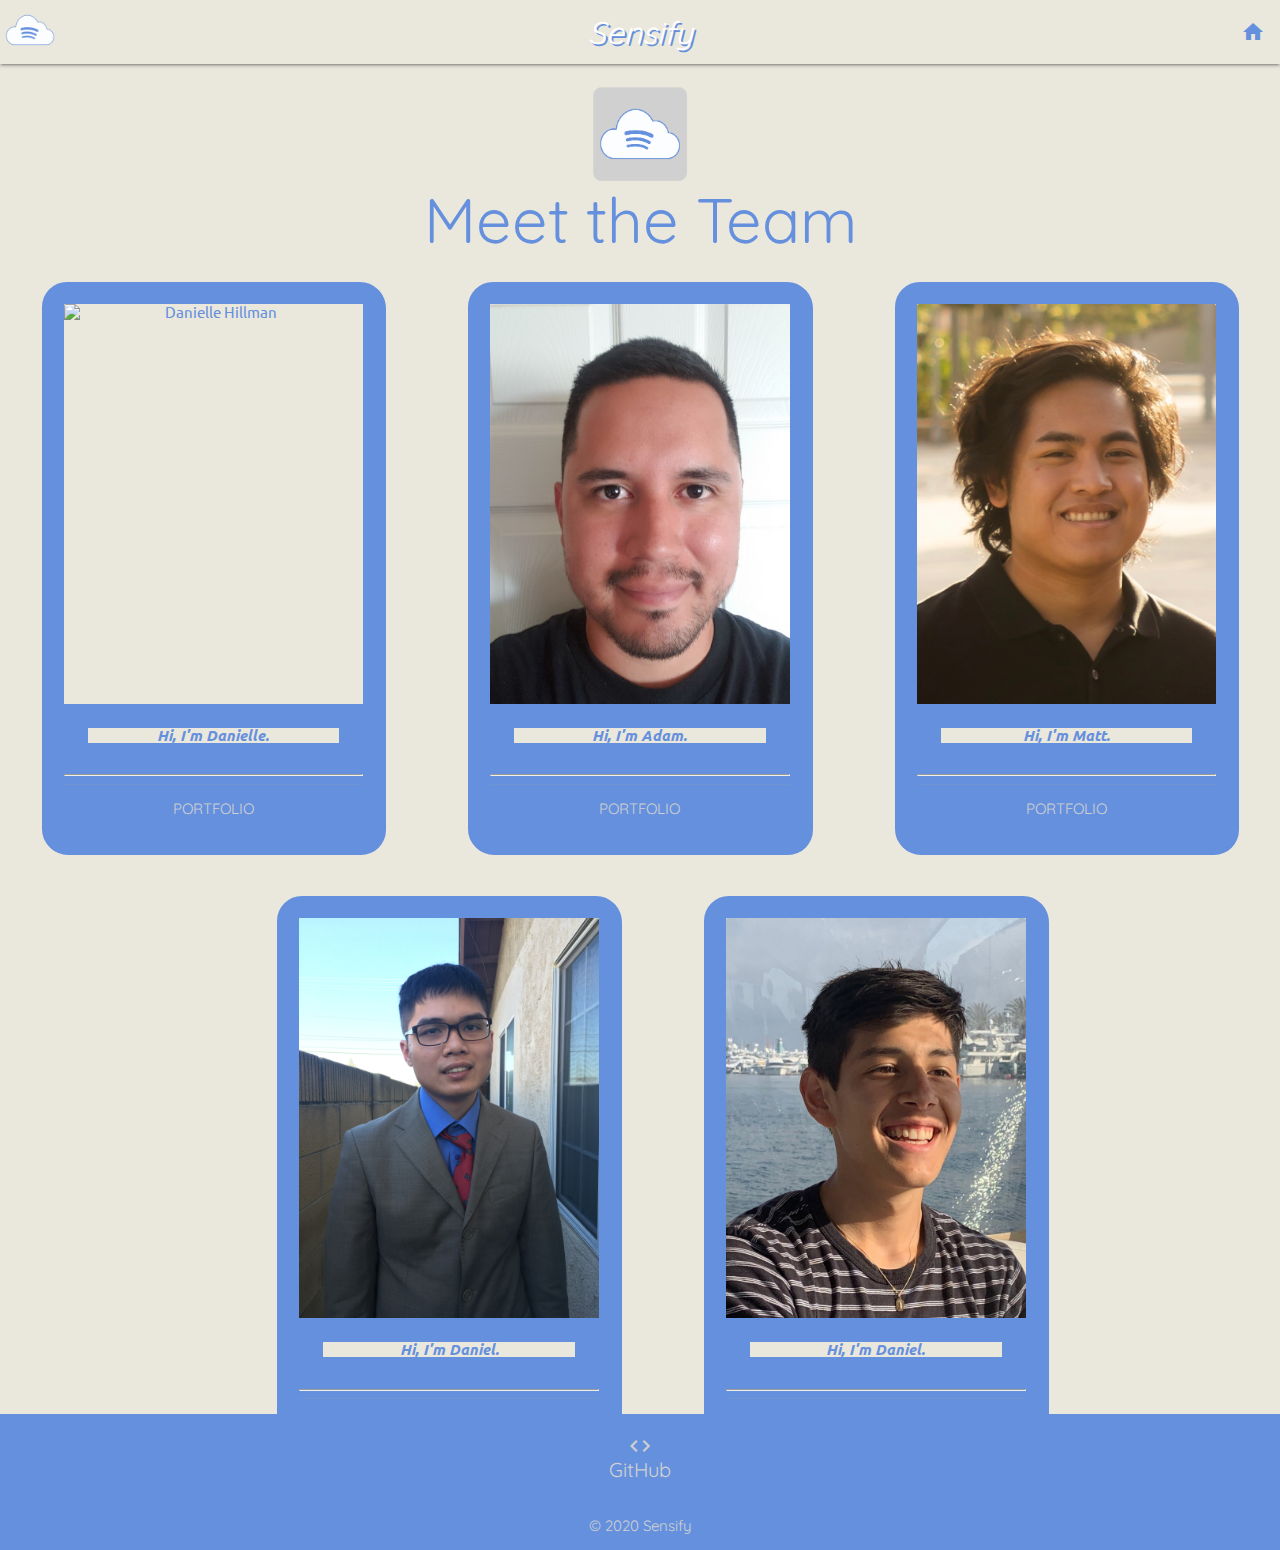
==== aboutus.html @ e11c911f "Merge pull request #15 from daniellehillman/Daniel" ====
<!DOCTYPE html>
<html lang="en">
  <head>
    <meta charset="UTF-8">
    <meta name="viewport" content="height=device-height, width=device-width, initial-scale=1.0">
    <title>Sensify – About</title>

    <!-- reset css -->
    <link rel="stylesheet" href="./assets/reset.css">

    <!-- fonts -->
    <link href="https://fonts.googleapis.com/css2?family=Ubuntu:ital@1&display=swap" rel="stylesheet">
    <link href="https://fonts.googleapis.com/css2?family=Quicksand&display=swap" rel="stylesheet">

    <!-- Materialize -->
    <link rel="stylesheet" href="https://cdnjs.cloudflare.com/ajax/libs/materialize/1.0.0/css/materialize.min.css">

    <!-- Material icons -->
    <link href="https://fonts.googleapis.com/icon?family=Material+Icons" rel="stylesheet">

    <!-- Weather icons -->
    <link rel="stylesheet" href="./assets/weather-icons.min.css">
  
    <!-- styling -->
    <link rel="stylesheet" href="./assets/style.css">
  </head>
  <body>
    <header id="header" class="row">
      <nav>
        <div id="navBar" class="nav-wrapper">
          <img id="logo" src="./images/Sensify_edited-4_copy.png" alt="logo" class="responsive-img">
          <a href="./index.html" id="brand" class="brand-logo center">Sensify</a>
          <ul id="navLinks" class="right">
            <li><a href="./index.html"><i class="material-icons">home</i></a></li>
          </ul>
        </div>
      </nav>
    </header>

    <section class="row center-align">
      <div class="col s12">
        <img src="./images/logo.png" style="width: 100px;">
      </div>
      <div class="col s12">
        <h1 id="aboutTitle">Meet the Team</h1>
      </div>
    </section>

    <section class="row center-align">
      <div class="col s12 m4 cols">
        <div class="card idCards" id="us">
          <div class="card-image">
            <img class="cropped" src="./images/daniellehillman.jpg" alt="Danielle Hillman">
          </div>
          <div class="card-content cardTags center-align">
            <p>Hi, I'm Danielle.</p>
          </div>
          <hr>
          <div id="cardLinks" class="card-action center-align">
            <a href="http://daniellehillman.github.io/">Portfolio</a>
          </div>
        </div>
      </div>
      <div class="col s12 m4 cols">
        <div class="card idCards" id="us">
          <div class="card-image">
            <img class="cropped" src="./images/Adam.jpg" alt="Adam Madueno">
          </div>
          <div class="card-content cardTags center-align">
            <p>Hi, I'm Adam.</p>
          </div>
          <hr>
          <div id="cardLinks" class="card-action center-align">
            <a href="https://amadueno.github.io/homework2/index.html">Portfolio</a>
          </div>
        </div>
      </div>
      <div class="col s12 m4 cols">
        <div class="card idCards" id="us">
          <div class="card-image">
            <img class="cropped" src="./images/mattjavier.jpg" alt="Matthew Javier">
          </div>
          <div class="card-content cardTags center-align">
            <p>Hi, I'm Matt.</p>
          </div>
          <hr>
          <div id="cardLinks" class="card-action center-align">
            <a href="https://mattjavier.github.io">Portfolio</a>
          </div>
        </div>
      </div>
    </section>
    <section class="row center-align">
      <div class="col offset-m2"></div>
      <div class="col s12 m4 cols">
        <div class="card idCards" id="us">
          <div class="card-image">
            <img class="cropped" src="./images/Daniel-Le.JPG" alt="Daniel Le">
          </div>
          <div class="card-content cardTags center-align">
            <p>Hi, I'm Daniel.</p>
          </div>
          <hr>
          <div id="cardLinks" class="card-action center-align">
            <a href="https://danielle94869.github.io/responsive-portfolio/">Portfolio</a>
          </div>
        </div>
      </div>
      <div class="col s12 m4 cols">
        <div class="card idCards" id="us">
          <div class="card-image">
            <img class="cropped" src="./images/danielayala.jpg" alt="Daniel Ayala">
          </div>
          <div class="card-content cardTags center-align">
            <p>Hi, I'm Daniel.</p>
          </div>
          <hr>
          <div id="cardLinks" class="card-action center-align">
            <a href="https://daniboie.github.io/hw2-portfolio/index.html">Portfolio</a>
          </div>
        </div>
      </div>
      <div class="col offset-m2"></div>
    </section>
    <footer id="footer" class="page-footer">
      <div id="footerLinks"class="container">
        <div class="row">
          <div class="col s12 center-align footerCol">
            <span id="codeIcon" class="material-icons">code</span>
          </div>
          <div class="col s12 center-align footerCol">
            <a id="githubLink" href="https://github.com/daniellehillman/Group1/tree/master">GitHub</a>
          </div>
        </div>
      </div>
      <div id="footerCopyright" class="footer-copyright center-align">
        <div id="copyright" class="container">
        © 2020 Sensify
        </div>
      </div>
    </footer>
    <!-- jQuery if needed -->
    <script type = "text/javascript" src = "https://code.jquery.com/jquery-2.1.1.min.js"></script>
      
    <!-- axios cdn-->
    <script src="https://cdn.jsdelivr.net/npm/axios/dist/axios.min.js"></script>

    <!-- Materialize cdn -->
    <script src="https://cdnjs.cloudflare.com/ajax/libs/materialize/1.0.0/js/materialize.min.js"></script>

    <!-- main script -->
    <!-- <script src="./script.js"></script> -->
  </body>
</html>
---- assets/weather-icons.min.css ----
/*!
 *  Weather Icons 2.0
 *  Updated August 1, 2015
 *  Weather themed icons for Bootstrap
 *  Author - Erik Flowers - erik@helloerik.com
 *  Email: erik@helloerik.com
 *  Twitter: http://twitter.com/Erik_UX
 *  ------------------------------------------------------------------------------
 *  Maintained at http://erikflowers.github.io/weather-icons
 *
 *  License
 *  ------------------------------------------------------------------------------
 *  - Font licensed under SIL OFL 1.1 -
 *    http://scripts.sil.org/OFL
 *  - CSS, SCSS and LESS are licensed under MIT License -
 *    http://opensource.org/licenses/mit-license.html
 *  - Documentation licensed under CC BY 3.0 -
 *    http://creativecommons.org/licenses/by/3.0/
 *  - Inspired by and works great as a companion with Font Awesome
 *    "Font Awesome by Dave Gandy - http://fontawesome.io"
 *//*!
 *  Weather Icons 2.0
 *  Updated August 1, 2015
 *  Weather themed icons for Bootstrap
 *  Author - Erik Flowers - erik@helloerik.com
 *  Email: erik@helloerik.com
 *  Twitter: http://twitter.com/Erik_UX
 *  ------------------------------------------------------------------------------
 *  Maintained at http://erikflowers.github.io/weather-icons
 *
 *  License
 *  ------------------------------------------------------------------------------
 *  - Font licensed under SIL OFL 1.1 -
 *    http://scripts.sil.org/OFL
 *  - CSS, SCSS and LESS are licensed under MIT License -
 *    http://opensource.org/licenses/mit-license.html
 *  - Documentation licensed under CC BY 3.0 -
 *    http://creativecommons.org/licenses/by/3.0/
 *  - Inspired by and works great as a companion with Font Awesome
 *    "Font Awesome by Dave Gandy - http://fontawesome.io"
 */@font-face{font-family:weathericons;src:url(../font/weathericons-regular-webfont.eot);src:url(../font/weathericons-regular-webfont.eot?#iefix) format('embedded-opentype'),url(../font/weathericons-regular-webfont.woff2) format('woff2'),url(../font/weathericons-regular-webfont.woff) format('woff'),url(../font/weathericons-regular-webfont.ttf) format('truetype'),url(../font/weathericons-regular-webfont.svg#weather_iconsregular) format('svg');font-weight:400;font-style:normal}.wi{display:inline-block;font-family:weathericons;font-style:normal;font-weight:400;line-height:1;-webkit-font-smoothing:antialiased;-moz-osx-font-smoothing:grayscale}.wi-fw{text-align:center;width:1.4em}.wi-rotate-90{filter:progid:DXImageTransform.Microsoft.BasicImage(rotation=1);-webkit-transform:rotate(90deg);-ms-transform:rotate(90deg);transform:rotate(90deg)}.wi-rotate-180{filter:progid:DXImageTransform.Microsoft.BasicImage(rotation=2);-webkit-transform:rotate(180deg);-ms-transform:rotate(180deg);transform:rotate(180deg)}.wi-rotate-270{filter:progid:DXImageTransform.Microsoft.BasicImage(rotation=3);-webkit-transform:rotate(270deg);-ms-transform:rotate(270deg);transform:rotate(270deg)}.wi-flip-horizontal{filter:progid:DXImageTransform.Microsoft.BasicImage(rotation=0, mirror=1);-webkit-transform:scale(-1,1);-ms-transform:scale(-1,1);transform:scale(-1,1)}.wi-flip-vertical{filter:progid:DXImageTransform.Microsoft.BasicImage(rotation=2, mirror=1);-webkit-transform:scale(1,-1);-ms-transform:scale(1,-1);transform:scale(1,-1)}.wi-day-sunny:before{content:"\f00d"}.wi-day-cloudy:before{content:"\f002"}.wi-day-cloudy-gusts:before{content:"\f000"}.wi-day-cloudy-windy:before{content:"\f001"}.wi-day-fog:before{content:"\f003"}.wi-day-hail:before{content:"\f004"}.wi-day-haze:before{content:"\f0b6"}.wi-day-lightning:before{content:"\f005"}.wi-day-rain:before{content:"\f008"}.wi-day-rain-mix:before{content:"\f006"}.wi-day-rain-wind:before{content:"\f007"}.wi-day-showers:before{content:"\f009"}.wi-day-sleet:before{content:"\f0b2"}.wi-day-sleet-storm:before{content:"\f068"}.wi-day-snow:before{content:"\f00a"}.wi-day-snow-thunderstorm:before{content:"\f06b"}.wi-day-snow-wind:before{content:"\f065"}.wi-day-sprinkle:before{content:"\f00b"}.wi-day-storm-showers:before{content:"\f00e"}.wi-day-sunny-overcast:before{content:"\f00c"}.wi-day-thunderstorm:before{content:"\f010"}.wi-day-windy:before{content:"\f085"}.wi-solar-eclipse:before{content:"\f06e"}.wi-hot:before{content:"\f072"}.wi-day-cloudy-high:before{content:"\f07d"}.wi-day-light-wind:before{content:"\f0c4"}.wi-night-clear:before{content:"\f02e"}.wi-night-alt-cloudy:before{content:"\f086"}.wi-night-alt-cloudy-gusts:before{content:"\f022"}.wi-night-alt-cloudy-windy:before{content:"\f023"}.wi-night-alt-hail:before{content:"\f024"}.wi-night-alt-lightning:before{content:"\f025"}.wi-night-alt-rain:before{content:"\f028"}.wi-night-alt-rain-mix:before{content:"\f026"}.wi-night-alt-rain-wind:before{content:"\f027"}.wi-night-alt-showers:before{content:"\f029"}.wi-night-alt-sleet:before{content:"\f0b4"}.wi-night-alt-sleet-storm:before{content:"\f06a"}.wi-night-alt-snow:before{content:"\f02a"}.wi-night-alt-snow-thunderstorm:before{content:"\f06d"}.wi-night-alt-snow-wind:before{content:"\f067"}.wi-night-alt-sprinkle:before{content:"\f02b"}.wi-night-alt-storm-showers:before{content:"\f02c"}.wi-night-alt-thunderstorm:before{content:"\f02d"}.wi-night-cloudy:before{content:"\f031"}.wi-night-cloudy-gusts:before{content:"\f02f"}.wi-night-cloudy-windy:before{content:"\f030"}.wi-night-fog:before{content:"\f04a"}.wi-night-hail:before{content:"\f032"}.wi-night-lightning:before{content:"\f033"}.wi-night-partly-cloudy:before{content:"\f083"}.wi-night-rain:before{content:"\f036"}.wi-night-rain-mix:before{content:"\f034"}.wi-night-rain-wind:before{content:"\f035"}.wi-night-showers:before{content:"\f037"}.wi-night-sleet:before{content:"\f0b3"}.wi-night-sleet-storm:before{content:"\f069"}.wi-night-snow:before{content:"\f038"}.wi-night-snow-thunderstorm:before{content:"\f06c"}.wi-night-snow-wind:before{content:"\f066"}.wi-night-sprinkle:before{content:"\f039"}.wi-night-storm-showers:before{content:"\f03a"}.wi-night-thunderstorm:before{content:"\f03b"}.wi-lunar-eclipse:before{content:"\f070"}.wi-stars:before{content:"\f077"}.wi-storm-showers:before{content:"\f01d"}.wi-thunderstorm:before{content:"\f01e"}.wi-night-alt-cloudy-high:before{content:"\f07e"}.wi-night-cloudy-high:before{content:"\f080"}.wi-night-alt-partly-cloudy:before{content:"\f081"}.wi-cloud:before{content:"\f041"}.wi-cloudy:before{content:"\f013"}.wi-cloudy-gusts:before{content:"\f011"}.wi-cloudy-windy:before{content:"\f012"}.wi-fog:before{content:"\f014"}.wi-hail:before{content:"\f015"}.wi-rain:before{content:"\f019"}.wi-rain-mix:before{content:"\f017"}.wi-rain-wind:before{content:"\f018"}.wi-showers:before{content:"\f01a"}.wi-sleet:before{content:"\f0b5"}.wi-snow:before{content:"\f01b"}.wi-sprinkle:before{content:"\f01c"}.wi-storm-showers:before{content:"\f01d"}.wi-thunderstorm:before{content:"\f01e"}.wi-snow-wind:before{content:"\f064"}.wi-snow:before{content:"\f01b"}.wi-smog:before{content:"\f074"}.wi-smoke:before{content:"\f062"}.wi-lightning:before{content:"\f016"}.wi-raindrops:before{content:"\f04e"}.wi-raindrop:before{content:"\f078"}.wi-dust:before{content:"\f063"}.wi-snowflake-cold:before{content:"\f076"}.wi-windy:before{content:"\f021"}.wi-strong-wind:before{content:"\f050"}.wi-sandstorm:before{content:"\f082"}.wi-earthquake:before{content:"\f0c6"}.wi-fire:before{content:"\f0c7"}.wi-flood:before{content:"\f07c"}.wi-meteor:before{content:"\f071"}.wi-tsunami:before{content:"\f0c5"}.wi-volcano:before{content:"\f0c8"}.wi-hurricane:before{content:"\f073"}.wi-tornado:before{content:"\f056"}.wi-small-craft-advisory:before{content:"\f0cc"}.wi-gale-warning:before{content:"\f0cd"}.wi-storm-warning:before{content:"\f0ce"}.wi-hurricane-warning:before{content:"\f0cf"}.wi-wind-direction:before{content:"\f0b1"}.wi-alien:before{content:"\f075"}.wi-celsius:before{content:"\f03c"}.wi-fahrenheit:before{content:"\f045"}.wi-degrees:before{content:"\f042"}.wi-thermometer:before{content:"\f055"}.wi-thermometer-exterior:before{content:"\f053"}.wi-thermometer-internal:before{content:"\f054"}.wi-cloud-down:before{content:"\f03d"}.wi-cloud-up:before{content:"\f040"}.wi-cloud-refresh:before{content:"\f03e"}.wi-horizon:before{content:"\f047"}.wi-horizon-alt:before{content:"\f046"}.wi-sunrise:before{content:"\f051"}.wi-sunset:before{content:"\f052"}.wi-moonrise:before{content:"\f0c9"}.wi-moonset:before{content:"\f0ca"}.wi-refresh:before{content:"\f04c"}.wi-refresh-alt:before{content:"\f04b"}.wi-umbrella:before{content:"\f084"}.wi-barometer:before{content:"\f079"}.wi-humidity:before{content:"\f07a"}.wi-na:before{content:"\f07b"}.wi-train:before{content:"\f0cb"}.wi-moon-new:before{content:"\f095"}.wi-moon-waxing-crescent-1:before{content:"\f096"}.wi-moon-waxing-crescent-2:before{content:"\f097"}.wi-moon-waxing-crescent-3:before{content:"\f098"}.wi-moon-waxing-crescent-4:before{content:"\f099"}.wi-moon-waxing-crescent-5:before{content:"\f09a"}.wi-moon-waxing-crescent-6:before{content:"\f09b"}.wi-moon-first-quarter:before{content:"\f09c"}.wi-moon-waxing-gibbous-1:before{content:"\f09d"}.wi-moon-waxing-gibbous-2:before{content:"\f09e"}.wi-moon-waxing-gibbous-3:before{content:"\f09f"}.wi-moon-waxing-gibbous-4:before{content:"\f0a0"}.wi-moon-waxing-gibbous-5:before{content:"\f0a1"}.wi-moon-waxing-gibbous-6:before{content:"\f0a2"}.wi-moon-full:before{content:"\f0a3"}.wi-moon-waning-gibbous-1:before{content:"\f0a4"}.wi-moon-waning-gibbous-2:before{content:"\f0a5"}.wi-moon-waning-gibbous-3:before{content:"\f0a6"}.wi-moon-waning-gibbous-4:before{content:"\f0a7"}.wi-moon-waning-gibbous-5:before{content:"\f0a8"}.wi-moon-waning-gibbous-6:before{content:"\f0a9"}.wi-moon-third-quarter:before{content:"\f0aa"}.wi-moon-waning-crescent-1:before{content:"\f0ab"}.wi-moon-waning-crescent-2:before{content:"\f0ac"}.wi-moon-waning-crescent-3:before{content:"\f0ad"}.wi-moon-waning-crescent-4:before{content:"\f0ae"}.wi-moon-waning-crescent-5:before{content:"\f0af"}.wi-moon-waning-crescent-6:before{content:"\f0b0"}.wi-moon-alt-new:before{content:"\f0eb"}.wi-moon-alt-waxing-crescent-1:before{content:"\f0d0"}.wi-moon-alt-waxing-crescent-2:before{content:"\f0d1"}.wi-moon-alt-waxing-crescent-3:before{content:"\f0d2"}.wi-moon-alt-waxing-crescent-4:before{content:"\f0d3"}.wi-moon-alt-waxing-crescent-5:before{content:"\f0d4"}.wi-moon-alt-waxing-crescent-6:before{content:"\f0d5"}.wi-moon-alt-first-quarter:before{content:"\f0d6"}.wi-moon-alt-waxing-gibbous-1:before{content:"\f0d7"}.wi-moon-alt-waxing-gibbous-2:before{content:"\f0d8"}.wi-moon-alt-waxing-gibbous-3:before{content:"\f0d9"}.wi-moon-alt-waxing-gibbous-4:before{content:"\f0da"}.wi-moon-alt-waxing-gibbous-5:before{content:"\f0db"}.wi-moon-alt-waxing-gibbous-6:before{content:"\f0dc"}.wi-moon-alt-full:before{content:"\f0dd"}.wi-moon-alt-waning-gibbous-1:before{content:"\f0de"}.wi-moon-alt-waning-gibbous-2:before{content:"\f0df"}.wi-moon-alt-waning-gibbous-3:before{content:"\f0e0"}.wi-moon-alt-waning-gibbous-4:before{content:"\f0e1"}.wi-moon-alt-waning-gibbous-5:before{content:"\f0e2"}.wi-moon-alt-waning-gibbous-6:before{content:"\f0e3"}.wi-moon-alt-third-quarter:before{content:"\f0e4"}.wi-moon-alt-waning-crescent-1:before{content:"\f0e5"}.wi-moon-alt-waning-crescent-2:before{content:"\f0e6"}.wi-moon-alt-waning-crescent-3:before{content:"\f0e7"}.wi-moon-alt-waning-crescent-4:before{content:"\f0e8"}.wi-moon-alt-waning-crescent-5:before{content:"\f0e9"}.wi-moon-alt-waning-crescent-6:before{content:"\f0ea"}.wi-moon-0:before{content:"\f095"}.wi-moon-1:before{content:"\f096"}.wi-moon-2:before{content:"\f097"}.wi-moon-3:before{content:"\f098"}.wi-moon-4:before{content:"\f099"}.wi-moon-5:before{content:"\f09a"}.wi-moon-6:before{content:"\f09b"}.wi-moon-7:before{content:"\f09c"}.wi-moon-8:before{content:"\f09d"}.wi-moon-9:before{content:"\f09e"}.wi-moon-10:before{content:"\f09f"}.wi-moon-11:before{content:"\f0a0"}.wi-moon-12:before{content:"\f0a1"}.wi-moon-13:before{content:"\f0a2"}.wi-moon-14:before{content:"\f0a3"}.wi-moon-15:before{content:"\f0a4"}.wi-moon-16:before{content:"\f0a5"}.wi-moon-17:before{content:"\f0a6"}.wi-moon-18:before{content:"\f0a7"}.wi-moon-19:before{content:"\f0a8"}.wi-moon-20:before{content:"\f0a9"}.wi-moon-21:before{content:"\f0aa"}.wi-moon-22:before{content:"\f0ab"}.wi-moon-23:before{content:"\f0ac"}.wi-moon-24:before{content:"\f0ad"}.wi-moon-25:before{content:"\f0ae"}.wi-moon-26:before{content:"\f0af"}.wi-moon-27:before{content:"\f0b0"}.wi-time-1:before{content:"\f08a"}.wi-time-2:before{content:"\f08b"}.wi-time-3:before{content:"\f08c"}.wi-time-4:before{content:"\f08d"}.wi-time-5:before{content:"\f08e"}.wi-time-6:before{content:"\f08f"}.wi-time-7:before{content:"\f090"}.wi-time-8:before{content:"\f091"}.wi-time-9:before{content:"\f092"}.wi-time-10:before{content:"\f093"}.wi-time-11:before{content:"\f094"}.wi-time-12:before{content:"\f089"}.wi-direction-up:before{content:"\f058"}.wi-direction-up-right:before{content:"\f057"}.wi-direction-right:before{content:"\f04d"}.wi-direction-down-right:before{content:"\f088"}.wi-direction-down:before{content:"\f044"}.wi-direction-down-left:before{content:"\f043"}.wi-direction-left:before{content:"\f048"}.wi-direction-up-left:before{content:"\f087"}.wi-wind-beaufort-0:before{content:"\f0b7"}.wi-wind-beaufort-1:before{content:"\f0b8"}.wi-wind-beaufort-2:before{content:"\f0b9"}.wi-wind-beaufort-3:before{content:"\f0ba"}.wi-wind-beaufort-4:before{content:"\f0bb"}.wi-wind-beaufort-5:before{content:"\f0bc"}.wi-wind-beaufort-6:before{content:"\f0bd"}.wi-wind-beaufort-7:before{content:"\f0be"}.wi-wind-beaufort-8:before{content:"\f0bf"}.wi-wind-beaufort-9:before{content:"\f0c0"}.wi-wind-beaufort-10:before{content:"\f0c1"}.wi-wind-beaufort-11:before{content:"\f0c2"}.wi-wind-beaufort-12:before{content:"\f0c3"}.wi-yahoo-0:before{content:"\f056"}.wi-yahoo-1:before{content:"\f00e"}.wi-yahoo-2:before{content:"\f073"}.wi-yahoo-3:before{content:"\f01e"}.wi-yahoo-4:before{content:"\f01e"}.wi-yahoo-5:before{content:"\f017"}.wi-yahoo-6:before{content:"\f017"}.wi-yahoo-7:before{content:"\f017"}.wi-yahoo-8:before{content:"\f015"}.wi-yahoo-9:before{content:"\f01a"}.wi-yahoo-10:before{content:"\f015"}.wi-yahoo-11:before{content:"\f01a"}.wi-yahoo-12:before{content:"\f01a"}.wi-yahoo-13:before{content:"\f01b"}.wi-yahoo-14:before{content:"\f00a"}.wi-yahoo-15:before{content:"\f064"}.wi-yahoo-16:before{content:"\f01b"}.wi-yahoo-17:before{content:"\f015"}.wi-yahoo-18:before{content:"\f017"}.wi-yahoo-19:before{content:"\f063"}.wi-yahoo-20:before{content:"\f014"}.wi-yahoo-21:before{content:"\f021"}.wi-yahoo-22:before{content:"\f062"}.wi-yahoo-23:before{content:"\f050"}.wi-yahoo-24:before{content:"\f050"}.wi-yahoo-25:before{content:"\f076"}.wi-yahoo-26:before{content:"\f013"}.wi-yahoo-27:before{content:"\f031"}.wi-yahoo-28:before{content:"\f002"}.wi-yahoo-29:before{content:"\f031"}.wi-yahoo-30:before{content:"\f002"}.wi-yahoo-31:before{content:"\f02e"}.wi-yahoo-32:before{content:"\f00d"}.wi-yahoo-33:before{content:"\f083"}.wi-yahoo-34:before{content:"\f00c"}.wi-yahoo-35:before{content:"\f017"}.wi-yahoo-36:before{content:"\f072"}.wi-yahoo-37:before{content:"\f00e"}.wi-yahoo-38:before{content:"\f00e"}.wi-yahoo-39:before{content:"\f00e"}.wi-yahoo-40:before{content:"\f01a"}.wi-yahoo-41:before{content:"\f064"}.wi-yahoo-42:before{content:"\f01b"}.wi-yahoo-43:before{content:"\f064"}.wi-yahoo-44:before{content:"\f00c"}.wi-yahoo-45:before{content:"\f00e"}.wi-yahoo-46:before{content:"\f01b"}.wi-yahoo-47:before{content:"\f00e"}.wi-yahoo-3200:before{content:"\f077"}.wi-forecast-io-clear-day:before{content:"\f00d"}.wi-forecast-io-clear-night:before{content:"\f02e"}.wi-forecast-io-rain:before{content:"\f019"}.wi-forecast-io-snow:before{content:"\f01b"}.wi-forecast-io-sleet:before{content:"\f0b5"}.wi-forecast-io-wind:before{content:"\f050"}.wi-forecast-io-fog:before{content:"\f014"}.wi-forecast-io-cloudy:before{content:"\f013"}.wi-forecast-io-partly-cloudy-day:before{content:"\f002"}.wi-forecast-io-partly-cloudy-night:before{content:"\f031"}.wi-forecast-io-hail:before{content:"\f015"}.wi-forecast-io-thunderstorm:before{content:"\f01e"}.wi-forecast-io-tornado:before{content:"\f056"}.wi-wmo4680-00:before,.wi-wmo4680-0:before{content:"\f055"}.wi-wmo4680-01:before,.wi-wmo4680-1:before{content:"\f013"}.wi-wmo4680-02:before,.wi-wmo4680-2:before{content:"\f055"}.wi-wmo4680-03:before,.wi-wmo4680-3:before{content:"\f013"}.wi-wmo4680-04:before,.wi-wmo4680-4:before{content:"\f014"}.wi-wmo4680-05:before,.wi-wmo4680-5:before{content:"\f014"}.wi-wmo4680-10:before{content:"\f014"}.wi-wmo4680-11:before{content:"\f014"}.wi-wmo4680-12:before{content:"\f016"}.wi-wmo4680-18:before{content:"\f050"}.wi-wmo4680-20:before{content:"\f014"}.wi-wmo4680-21:before{content:"\f017"}.wi-wmo4680-22:before{content:"\f017"}.wi-wmo4680-23:before{content:"\f019"}.wi-wmo4680-24:before{content:"\f01b"}.wi-wmo4680-25:before{content:"\f015"}.wi-wmo4680-26:before{content:"\f01e"}.wi-wmo4680-27:before{content:"\f063"}.wi-wmo4680-28:before{content:"\f063"}.wi-wmo4680-29:before{content:"\f063"}.wi-wmo4680-30:before{content:"\f014"}.wi-wmo4680-31:before{content:"\f014"}.wi-wmo4680-32:before{content:"\f014"}.wi-wmo4680-33:before{content:"\f014"}.wi-wmo4680-34:before{content:"\f014"}.wi-wmo4680-35:before{content:"\f014"}.wi-wmo4680-40:before{content:"\f017"}.wi-wmo4680-41:before{content:"\f01c"}.wi-wmo4680-42:before{content:"\f019"}.wi-wmo4680-43:before{content:"\f01c"}.wi-wmo4680-44:before{content:"\f019"}.wi-wmo4680-45:before{content:"\f015"}.wi-wmo4680-46:before{content:"\f015"}.wi-wmo4680-47:before{content:"\f01b"}.wi-wmo4680-48:before{content:"\f01b"}.wi-wmo4680-50:before{content:"\f01c"}.wi-wmo4680-51:before{content:"\f01c"}.wi-wmo4680-52:before{content:"\f019"}.wi-wmo4680-53:before{content:"\f019"}.wi-wmo4680-54:before{content:"\f076"}.wi-wmo4680-55:before{content:"\f076"}.wi-wmo4680-56:before{content:"\f076"}.wi-wmo4680-57:before{content:"\f01c"}.wi-wmo4680-58:before{content:"\f019"}.wi-wmo4680-60:before{content:"\f01c"}.wi-wmo4680-61:before{content:"\f01c"}.wi-wmo4680-62:before{content:"\f019"}.wi-wmo4680-63:before{content:"\f019"}.wi-wmo4680-64:before{content:"\f015"}.wi-wmo4680-65:before{content:"\f015"}.wi-wmo4680-66:before{content:"\f015"}.wi-wmo4680-67:before{content:"\f017"}.wi-wmo4680-68:before{content:"\f017"}.wi-wmo4680-70:before{content:"\f01b"}.wi-wmo4680-71:before{content:"\f01b"}.wi-wmo4680-72:before{content:"\f01b"}.wi-wmo4680-73:before{content:"\f01b"}.wi-wmo4680-74:before{content:"\f076"}.wi-wmo4680-75:before{content:"\f076"}.wi-wmo4680-76:before{content:"\f076"}.wi-wmo4680-77:before{content:"\f01b"}.wi-wmo4680-78:before{content:"\f076"}.wi-wmo4680-80:before{content:"\f019"}.wi-wmo4680-81:before{content:"\f01c"}.wi-wmo4680-82:before{content:"\f019"}.wi-wmo4680-83:before{content:"\f019"}.wi-wmo4680-84:before{content:"\f01d"}.wi-wmo4680-85:before{content:"\f017"}.wi-wmo4680-86:before{content:"\f017"}.wi-wmo4680-87:before{content:"\f017"}.wi-wmo4680-89:before{content:"\f015"}.wi-wmo4680-90:before{content:"\f016"}.wi-wmo4680-91:before{content:"\f01d"}.wi-wmo4680-92:before{content:"\f01e"}.wi-wmo4680-93:before{content:"\f01e"}.wi-wmo4680-94:before{content:"\f016"}.wi-wmo4680-95:before{content:"\f01e"}.wi-wmo4680-96:before{content:"\f01e"}.wi-wmo4680-99:before{content:"\f056"}.wi-owm-200:before{content:"\f01e"}.wi-owm-201:before{content:"\f01e"}.wi-owm-202:before{content:"\f01e"}.wi-owm-210:before{content:"\f016"}.wi-owm-211:before{content:"\f016"}.wi-owm-212:before{content:"\f016"}.wi-owm-221:before{content:"\f016"}.wi-owm-230:before{content:"\f01e"}.wi-owm-231:before{content:"\f01e"}.wi-owm-232:before{content:"\f01e"}.wi-owm-300:before{content:"\f01c"}.wi-owm-301:before{content:"\f01c"}.wi-owm-302:before{content:"\f019"}.wi-owm-310:before{content:"\f017"}.wi-owm-311:before{content:"\f019"}.wi-owm-312:before{content:"\f019"}.wi-owm-313:before{content:"\f01a"}.wi-owm-314:before{content:"\f019"}.wi-owm-321:before{content:"\f01c"}.wi-owm-500:before{content:"\f01c"}.wi-owm-501:before{content:"\f019"}.wi-owm-502:before{content:"\f019"}.wi-owm-503:before{content:"\f019"}.wi-owm-504:before{content:"\f019"}.wi-owm-511:before{content:"\f017"}.wi-owm-520:before{content:"\f01a"}.wi-owm-521:before{content:"\f01a"}.wi-owm-522:before{content:"\f01a"}.wi-owm-531:before{content:"\f01d"}.wi-owm-600:before{content:"\f01b"}.wi-owm-601:before{content:"\f01b"}.wi-owm-602:before{content:"\f0b5"}.wi-owm-611:before{content:"\f017"}.wi-owm-612:before{content:"\f017"}.wi-owm-615:before{content:"\f017"}.wi-owm-616:before{content:"\f017"}.wi-owm-620:before{content:"\f017"}.wi-owm-621:before{content:"\f01b"}.wi-owm-622:before{content:"\f01b"}.wi-owm-701:before{content:"\f01a"}.wi-owm-711:before{content:"\f062"}.wi-owm-721:before{content:"\f0b6"}.wi-owm-731:before{content:"\f063"}.wi-owm-741:before{content:"\f014"}.wi-owm-761:before{content:"\f063"}.wi-owm-762:before{content:"\f063"}.wi-owm-771:before{content:"\f011"}.wi-owm-781:before{content:"\f056"}.wi-owm-800:before{content:"\f00d"}.wi-owm-801:before{content:"\f011"}.wi-owm-802:before{content:"\f011"}.wi-owm-803:before{content:"\f012"}.wi-owm-804:before{content:"\f013"}.wi-owm-900:before{content:"\f056"}.wi-owm-901:before{content:"\f01d"}.wi-owm-902:before{content:"\f073"}.wi-owm-903:before{content:"\f076"}.wi-owm-904:before{content:"\f072"}.wi-owm-905:before{content:"\f021"}.wi-owm-906:before{content:"\f015"}.wi-owm-957:before{content:"\f050"}.wi-owm-day-200:before{content:"\f010"}.wi-owm-day-201:before{content:"\f010"}.wi-owm-day-202:before{content:"\f010"}.wi-owm-day-210:before{content:"\f005"}.wi-owm-day-211:before{content:"\f005"}.wi-owm-day-212:before{content:"\f005"}.wi-owm-day-221:before{content:"\f005"}.wi-owm-day-230:before{content:"\f010"}.wi-owm-day-231:before{content:"\f010"}.wi-owm-day-232:before{content:"\f010"}.wi-owm-day-300:before{content:"\f00b"}.wi-owm-day-301:before{content:"\f00b"}.wi-owm-day-302:before{content:"\f008"}.wi-owm-day-310:before{content:"\f008"}.wi-owm-day-311:before{content:"\f008"}.wi-owm-day-312:before{content:"\f008"}.wi-owm-day-313:before{content:"\f008"}.wi-owm-day-314:before{content:"\f008"}.wi-owm-day-321:before{content:"\f00b"}.wi-owm-day-500:before{content:"\f00b"}.wi-owm-day-501:before{content:"\f008"}.wi-owm-day-502:before{content:"\f008"}.wi-owm-day-503:before{content:"\f008"}.wi-owm-day-504:before{content:"\f008"}.wi-owm-day-511:before{content:"\f006"}.wi-owm-day-520:before{content:"\f009"}.wi-owm-day-521:before{content:"\f009"}.wi-owm-day-522:before{content:"\f009"}.wi-owm-day-531:before{content:"\f00e"}.wi-owm-day-600:before{content:"\f00a"}.wi-owm-day-601:before{content:"\f0b2"}.wi-owm-day-602:before{content:"\f00a"}.wi-owm-day-611:before{content:"\f006"}.wi-owm-day-612:before{content:"\f006"}.wi-owm-day-615:before{content:"\f006"}.wi-owm-day-616:before{content:"\f006"}.wi-owm-day-620:before{content:"\f006"}.wi-owm-day-621:before{content:"\f00a"}.wi-owm-day-622:before{content:"\f00a"}.wi-owm-day-701:before{content:"\f009"}.wi-owm-day-711:before{content:"\f062"}.wi-owm-day-721:before{content:"\f0b6"}.wi-owm-day-731:before{content:"\f063"}.wi-owm-day-741:before{content:"\f003"}.wi-owm-day-761:before{content:"\f063"}.wi-owm-day-762:before{content:"\f063"}.wi-owm-day-781:before{content:"\f056"}.wi-owm-day-800:before{content:"\f00d"}.wi-owm-day-801:before{content:"\f000"}.wi-owm-day-802:before{content:"\f000"}.wi-owm-day-803:before{content:"\f000"}.wi-owm-day-804:before{content:"\f00c"}.wi-owm-day-900:before{content:"\f056"}.wi-owm-day-902:before{content:"\f073"}.wi-owm-day-903:before{content:"\f076"}.wi-owm-day-904:before{content:"\f072"}.wi-owm-day-906:before{content:"\f004"}.wi-owm-day-957:before{content:"\f050"}.wi-owm-night-200:before{content:"\f02d"}.wi-owm-night-201:before{content:"\f02d"}.wi-owm-night-202:before{content:"\f02d"}.wi-owm-night-210:before{content:"\f025"}.wi-owm-night-211:before{content:"\f025"}.wi-owm-night-212:before{content:"\f025"}.wi-owm-night-221:before{content:"\f025"}.wi-owm-night-230:before{content:"\f02d"}.wi-owm-night-231:before{content:"\f02d"}.wi-owm-night-232:before{content:"\f02d"}.wi-owm-night-300:before{content:"\f02b"}.wi-owm-night-301:before{content:"\f02b"}.wi-owm-night-302:before{content:"\f028"}.wi-owm-night-310:before{content:"\f028"}.wi-owm-night-311:before{content:"\f028"}.wi-owm-night-312:before{content:"\f028"}.wi-owm-night-313:before{content:"\f028"}.wi-owm-night-314:before{content:"\f028"}.wi-owm-night-321:before{content:"\f02b"}.wi-owm-night-500:before{content:"\f02b"}.wi-owm-night-501:before{content:"\f028"}.wi-owm-night-502:before{content:"\f028"}.wi-owm-night-503:before{content:"\f028"}.wi-owm-night-504:before{content:"\f028"}.wi-owm-night-511:before{content:"\f026"}.wi-owm-night-520:before{content:"\f029"}.wi-owm-night-521:before{content:"\f029"}.wi-owm-night-522:before{content:"\f029"}.wi-owm-night-531:before{content:"\f02c"}.wi-owm-night-600:before{content:"\f02a"}.wi-owm-night-601:before{content:"\f0b4"}.wi-owm-night-602:before{content:"\f02a"}.wi-owm-night-611:before{content:"\f026"}.wi-owm-night-612:before{content:"\f026"}.wi-owm-night-615:before{content:"\f026"}.wi-owm-night-616:before{content:"\f026"}.wi-owm-night-620:before{content:"\f026"}.wi-owm-night-621:before{content:"\f02a"}.wi-owm-night-622:before{content:"\f02a"}.wi-owm-night-701:before{content:"\f029"}.wi-owm-night-711:before{content:"\f062"}.wi-owm-night-721:before{content:"\f0b6"}.wi-owm-night-731:before{content:"\f063"}.wi-owm-night-741:before{content:"\f04a"}.wi-owm-night-761:before{content:"\f063"}.wi-owm-night-762:before{content:"\f063"}.wi-owm-night-781:before{content:"\f056"}.wi-owm-night-800:before{content:"\f02e"}.wi-owm-night-801:before{content:"\f022"}.wi-owm-night-802:before{content:"\f022"}.wi-owm-night-803:before{content:"\f022"}.wi-owm-night-804:before{content:"\f086"}.wi-owm-night-900:before{content:"\f056"}.wi-owm-night-902:before{content:"\f073"}.wi-owm-night-903:before{content:"\f076"}.wi-owm-night-904:before{content:"\f072"}.wi-owm-night-906:before{content:"\f024"}.wi-owm-night-957:before{content:"\f050"}.wi-wu-chanceflurries:before{content:"\f064"}.wi-wu-chancerain:before{content:"\f019"}.wi-wu-chancesleat:before{content:"\f0b5"}.wi-wu-chancesnow:before{content:"\f01b"}.wi-wu-chancetstorms:before{content:"\f01e"}.wi-wu-clear:before{content:"\f00d"}.wi-wu-cloudy:before{content:"\f002"}.wi-wu-flurries:before{content:"\f064"}.wi-wu-hazy:before{content:"\f0b6"}.wi-wu-mostlycloudy:before{content:"\f002"}.wi-wu-mostlysunny:before{content:"\f00d"}.wi-wu-partlycloudy:before{content:"\f002"}.wi-wu-partlysunny:before{content:"\f00d"}.wi-wu-rain:before{content:"\f01a"}.wi-wu-sleat:before{content:"\f0b5"}.wi-wu-snow:before{content:"\f01b"}.wi-wu-sunny:before{content:"\f00d"}.wi-wu-tstorms:before{content:"\f01e"}.wi-wu-unknown:before{content:"\f00d"}
---- assets/style.css ----
input:not([type]):focus:not([readonly]), input[type=text]:not(.browser-default):focus:not([readonly]), input[type=password]:not(.browser-default):focus:not([readonly]), input[type=email]:not(.browser-default):focus:not([readonly]), input[type=url]:not(.browser-default):focus:not([readonly]), input[type=time]:not(.browser-default):focus:not([readonly]), input[type=date]:not(.browser-default):focus:not([readonly]), input[type=datetime]:not(.browser-default):focus:not([readonly]), input[type=datetime-local]:not(.browser-default):focus:not([readonly]), input[type=tel]:not(.browser-default):focus:not([readonly]), input[type=number]:not(.browser-default):focus:not([readonly]), input[type=search]:not(.browser-default):focus:not([readonly]), textarea.materialize-textarea:focus:not([readonly]) {
  border-bottom: 1px solid rgb(101, 144, 222);
}

.btn:hover, .btn-large:hover, .btn-small:hover {
  background-color: rgb(70, 120, 212);
}

.btn:focus, .btn-large:focus, .btn-small:focus, .btn-floating:focus {
  background-color: rgb(70, 120, 212);
}

@media screen and (min-width:601px) {
  #footer {
    position: absolute;
    bottom: 0;
    left: 0;
    right: 0;
    height: 90px;
  }
  #pageWrapper {
    margin-bottom: 90px;
  }
}

html {
  position: relative;
  min-height: 100%;
}

* {
  font-family: 'Quicksand', sans-serif;
  background-color: #EAE7DC;
  color: rgb(101, 144, 222)
}

nav {
  height: 64px;
}

#nameLabel, #cityLabel {
  color: rgb(101, 144, 222);
}

#navBar {
  /* background-color: rgb(208, 208, 208); */
  background-color: #EAE7DC;
}

#about {
  font-family: 'Quicksand', sans-serif;
  height: 60px;
}

#navLinks {
  height: 60px;
}

#mainBox {
  height: 600px;
  background-color: rgb(101, 144, 222);
}

.cols {
  display: table-cell;
}

.card {
  display: inline-block;
  overflow: visible;
}

.cardSize .cardTags p {
  font-family: 'Quicksand', sans-serif;
  background-color: rgb(101, 144, 222);
  color: rgb(208, 208, 208);
  font-size: 20px;
}

#cardLinks {
  font-family: 'Quicksand', sans-serif;
  background-color: rgb(101, 144, 222);
  color: rgb(208, 208, 208);
}

#cardLinks a {
  text-decoration: none;
  color: rgb(208, 208, 208);
  margin-right: 0;
}

.cardSize {
  height: 100%;
  background-color: rgb(101, 144, 222);
}

.idCards {
  background-color: rgb(101, 144, 222);
  width: 85%;
}

.cropped {
  width: 200px;
  /* width of container */
  height: 400px;
  /* height of container */
  object-fit: cover;
}

#aboutTitle {
  margin: 0;
  font-family: 'Quicksand', sans-serif;
}

#logo {
  height: 60px;
}

#groupIcon .iconStyle {
  background-color: rgb(208, 208, 208);
}

.form {
  background-color: rgb(101, 144, 222);
}

#playlist, #weather {
  padding: 30px 50px 30px 50px;
}

#brand {
  font-family: 'Quicksand', sans-serif;
  font-style: italic;
  text-shadow: 2px 2px rgb(101, 144, 222);
}

.card-content {
  font-weight: bold;
  font-style: italic;
  background-color: rgb(101, 144, 222);
  color: rgb(208, 208, 208);
}

#aboutSensify {
  background-color: rgb(101, 144, 222);
  color: rgb(208, 208, 208);
}

.lyrics {
  color: teal;
}

#status {
  padding: 20px;
}

.allBtns {
  background-color: rgb(101, 144, 222);
}

#submitWrapper {
  padding: 10px;
}

#weather h3, #playlist h3 {
  margin-top: 0;
}

#city, #name {
  width: 100%;
}

.card {
  border: 1px solid teal;
  box-shadow: 1px 1px;
}

#nameLabel, #cityLabel, #moodLabel {
  font-size: 20px;
}

#radioWrapper {
  padding: 5px 60px 5px 60px;
}

#submitBtn {
  margin: 10px 0 10px 0;
}

.findbtn {
  background-color: rgb(101, 144, 222) !important;
}

#currentCity {
  font-size: 30px;
}

#forecast {
  background-color: rgb(101, 144, 222);
  border: 1px solid rgb(101, 144, 222);
  display: none;
}

#cardElem {
  background-color: rgb(101, 144, 222);
}

#weatherIcons {
  font-size: 100px;
  color: rgb(208, 208, 208);
  background-color: rgb(101, 144, 222);
}

#weatherDesc {
  background-color: rgb(208, 208, 208);
}

#footer, #footerLinks, #footerRow, #footerCopyright, #copyright {
  font-family: 'Quicksand', sans-serif;
  background-color: rgb(101, 144, 222);
  color: rgb(208, 208, 208);
}

.footerCol {
  background-color: rgb(101, 144, 222);
  color: rgb(208, 208, 208);
}

#codeIcon {
  background-color: rgb(101, 144, 222);
  color: rgb(208, 208, 208);
}

#githubLink {
  background-color: rgb(101, 144, 222);
  color: rgb(208, 208, 208);
  text-decoration: none;
  cursor: pointer;
  font-size: 20px;
}

@media screen and (max-width:900px) {
  #playlist, #weather {
    padding: 10px 30px 10px 30px;
  }
  .rightText {
    font-size: large;
    margin-top: 0px;
  }
}

.btnFix{
  text-align: center;
}

#us  {
    border-radius: 25px;
    border: 2px solid;
    padding: 20px;
    /* width: 200px;
    height: 150px; */
  }

.rightText {
  padding-bottom: 15px;
  border-bottom: 2px solid;
  border-color: rgba(101, 144, 222, 0.7);
}

.weatherTextStyle {
  background-color: rgb(208, 208, 208);
}
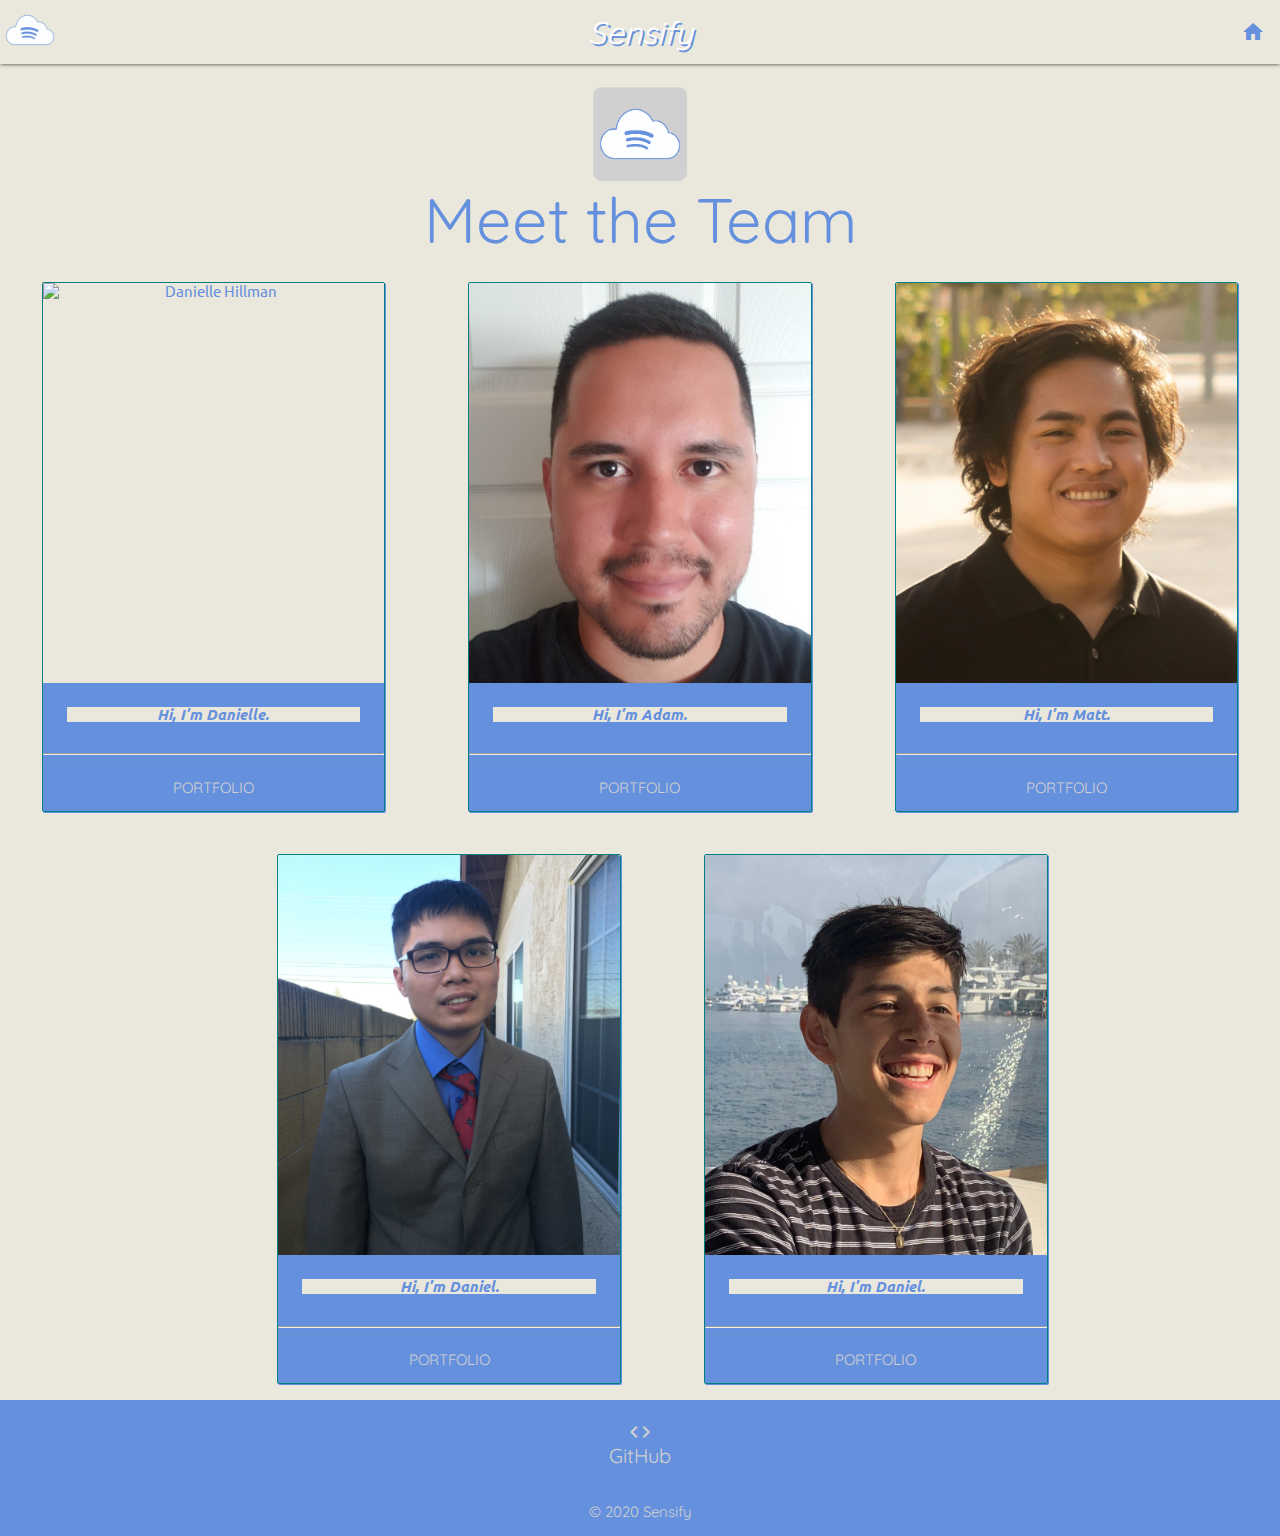
==== commit df7e21ce: "fix footer for aboutUs page" ====
--- a/aboutus.html
+++ b/aboutus.html
@@ -25,6 +25,7 @@
     <link rel="stylesheet" href="./assets/style.css">
   </head>
   <body>
+    <div id="pageWrapper">
     <header id="header" class="row">
       <nav>
         <div id="navBar" class="nav-wrapper">
@@ -122,6 +123,7 @@
       </div>
       <div class="col offset-m2"></div>
     </section>
+    </div>
     <footer id="footer" class="page-footer">
       <div id="footerLinks"class="container">
         <div class="row">
--- a/assets/style.css
+++ b/assets/style.css
@@ -42,6 +42,24 @@
   color: rgb(101, 144, 222);
 }
 
+@media screen and (min-width:601px) {
+  #footer {
+    position: absolute;
+    bottom: 0;
+    left: 0;
+    right: 0;
+    height: 90px;
+  }
+  #pageWrapper {
+    margin-bottom: 90px;
+  }
+}
+
+html {
+  position: relative;
+  min-height: 100%;
+}
+
 #navBar {
   /* background-color: rgb(208, 208, 208); */
   background-color: #EAE7DC;
@@ -249,17 +267,9 @@
   }
 }
 
-.btnFix{
+.btnFix {
   text-align: center;
 }
-
-#us  {
-    border-radius: 25px;
-    border: 2px solid;
-    padding: 20px;
-    /* width: 200px;
-    height: 150px; */
-  }
 
 .rightText {
   padding-bottom: 15px;
@@ -267,7 +277,24 @@
   border-color: rgba(101, 144, 222, 0.7);
 }
 
+html {
+  position: relative;
+  min-height: 100%;
+}
+
 .weatherTextStyle {
   background-color: rgb(208, 208, 208);
 }
 
+@media screen and (min-width:601px) {
+  #footer {
+    position: absolute;
+    bottom: 0;
+    left: 0;
+    right: 0;
+    height: 90px;
+  }
+  #pageWrapper {
+    margin-bottom: 90px;
+  }
+}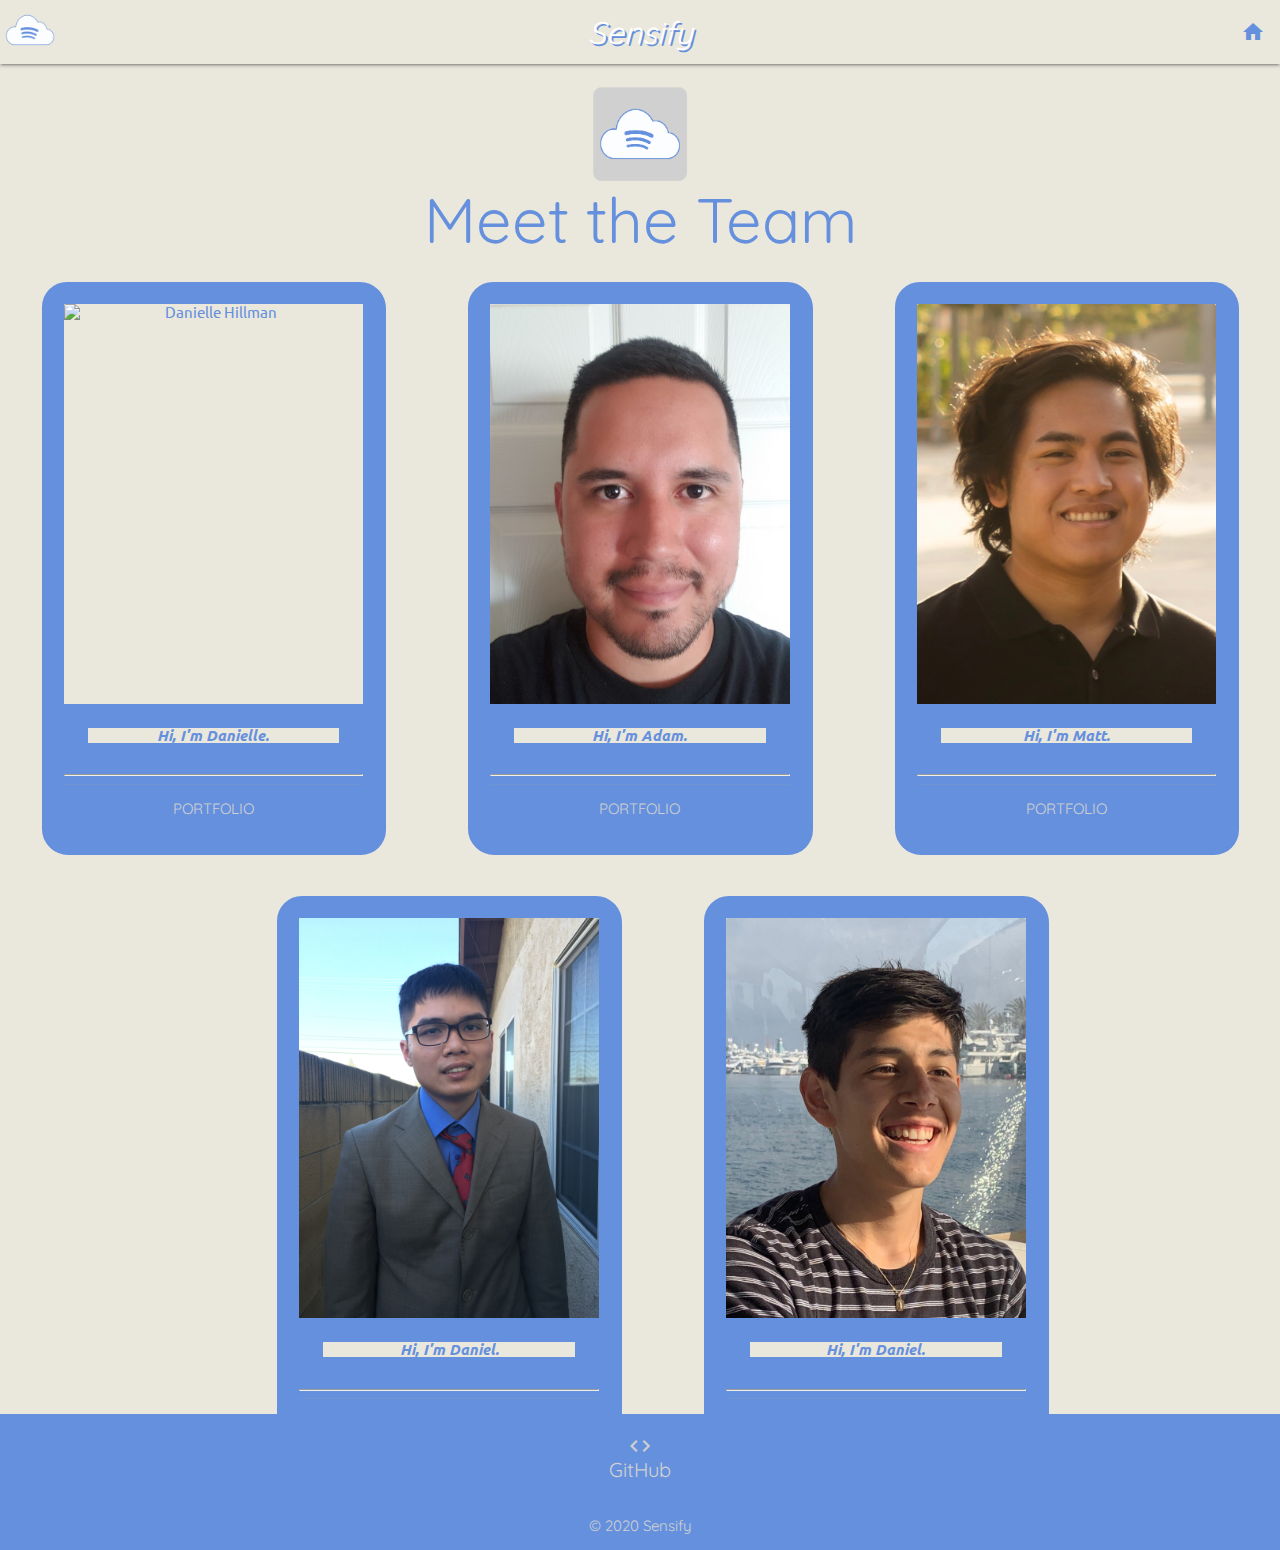
==== commit dea9c31c: "Merge branch 'danielle' into Daniel" ====
--- a/aboutus.html
+++ b/aboutus.html
@@ -25,7 +25,6 @@
     <link rel="stylesheet" href="./assets/style.css">
   </head>
   <body>
-    <div id="pageWrapper">
     <header id="header" class="row">
       <nav>
         <div id="navBar" class="nav-wrapper">
@@ -123,7 +122,6 @@
       </div>
       <div class="col offset-m2"></div>
     </section>
-    </div>
     <footer id="footer" class="page-footer">
       <div id="footerLinks"class="container">
         <div class="row">
--- a/assets/style.css
+++ b/assets/style.css
@@ -42,24 +42,6 @@
   color: rgb(101, 144, 222);
 }
 
-@media screen and (min-width:601px) {
-  #footer {
-    position: absolute;
-    bottom: 0;
-    left: 0;
-    right: 0;
-    height: 90px;
-  }
-  #pageWrapper {
-    margin-bottom: 90px;
-  }
-}
-
-html {
-  position: relative;
-  min-height: 100%;
-}
-
 #navBar {
   /* background-color: rgb(208, 208, 208); */
   background-color: #EAE7DC;
@@ -267,9 +249,17 @@
   }
 }
 
-.btnFix {
+.btnFix{
   text-align: center;
 }
+
+#us{
+    border-radius: 25px;
+    border: 2px solid;
+    padding: 20px;
+    /* width: 200px;
+    height: 150px; */
+  }
 
 .rightText {
   padding-bottom: 15px;
@@ -277,24 +267,6 @@
   border-color: rgba(101, 144, 222, 0.7);
 }
 
-html {
-  position: relative;
-  min-height: 100%;
-}
-
 .weatherTextStyle {
   background-color: rgb(208, 208, 208);
 }
-
-@media screen and (min-width:601px) {
-  #footer {
-    position: absolute;
-    bottom: 0;
-    left: 0;
-    right: 0;
-    height: 90px;
-  }
-  #pageWrapper {
-    margin-bottom: 90px;
-  }
-}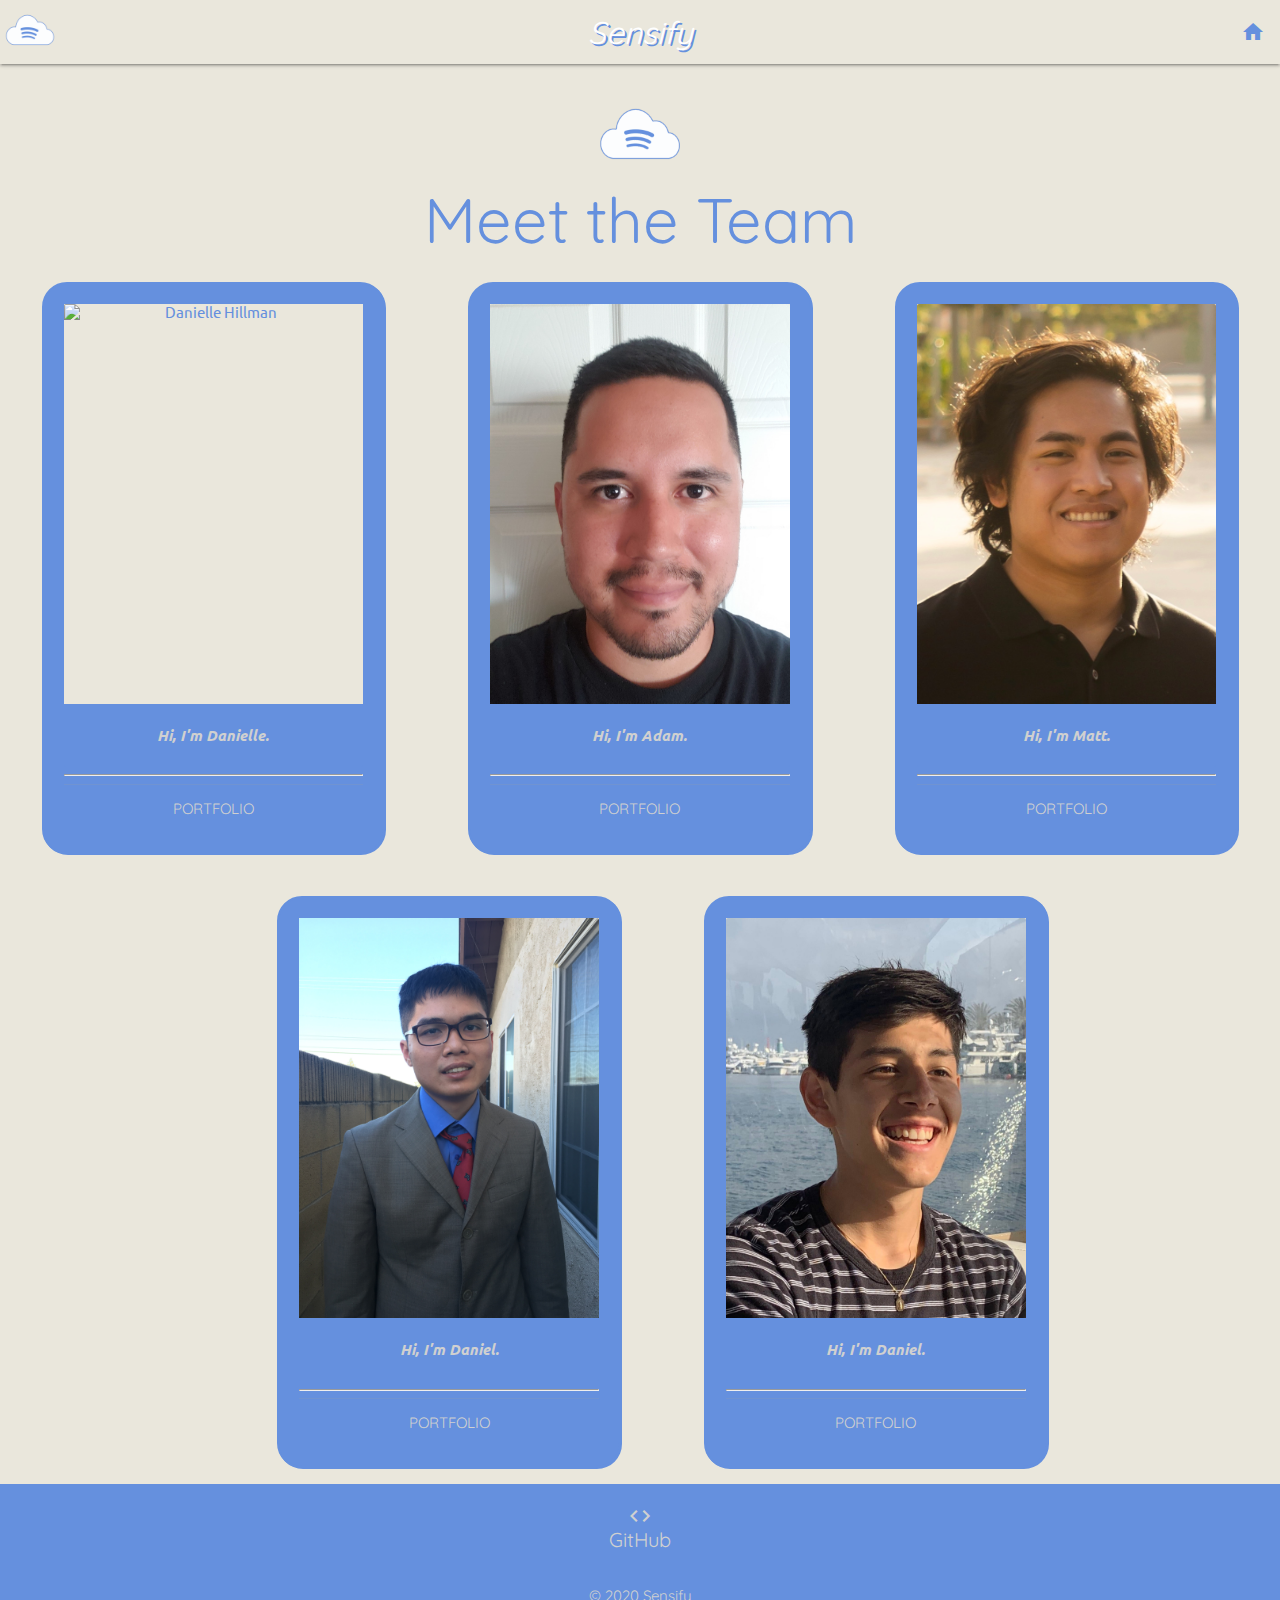
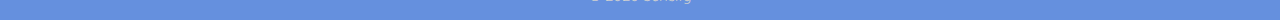
==== commit 04026ab5: "Day 4 End of Class changes" ====
--- a/aboutus.html
+++ b/aboutus.html
@@ -25,6 +25,7 @@
     <link rel="stylesheet" href="./assets/style.css">
   </head>
   <body>
+    <div id="pageWrapper">
     <header id="header" class="row">
       <nav>
         <div id="navBar" class="nav-wrapper">
@@ -39,7 +40,7 @@
 
     <section class="row center-align">
       <div class="col s12">
-        <img src="./images/logo.png" style="width: 100px;">
+        <img src="./images/Sensify_edited-4_copy.png" style="width: 100px;">
       </div>
       <div class="col s12">
         <h1 id="aboutTitle">Meet the Team</h1>
@@ -53,7 +54,7 @@
             <img class="cropped" src="./images/daniellehillman.jpg" alt="Danielle Hillman">
           </div>
           <div class="card-content cardTags center-align">
-            <p>Hi, I'm Danielle.</p>
+            <p class="bioText">Hi, I'm Danielle.</p>
           </div>
           <hr>
           <div id="cardLinks" class="card-action center-align">
@@ -67,7 +68,7 @@
             <img class="cropped" src="./images/Adam.jpg" alt="Adam Madueno">
           </div>
           <div class="card-content cardTags center-align">
-            <p>Hi, I'm Adam.</p>
+            <p class="bioText">Hi, I'm Adam.</p>
           </div>
           <hr>
           <div id="cardLinks" class="card-action center-align">
@@ -81,7 +82,7 @@
             <img class="cropped" src="./images/mattjavier.jpg" alt="Matthew Javier">
           </div>
           <div class="card-content cardTags center-align">
-            <p>Hi, I'm Matt.</p>
+            <p class="bioText">Hi, I'm Matt.</p>
           </div>
           <hr>
           <div id="cardLinks" class="card-action center-align">
@@ -98,7 +99,7 @@
             <img class="cropped" src="./images/Daniel-Le.JPG" alt="Daniel Le">
           </div>
           <div class="card-content cardTags center-align">
-            <p>Hi, I'm Daniel.</p>
+            <p class="bioText">Hi, I'm Daniel.</p>
           </div>
           <hr>
           <div id="cardLinks" class="card-action center-align">
@@ -112,7 +113,7 @@
             <img class="cropped" src="./images/danielayala.jpg" alt="Daniel Ayala">
           </div>
           <div class="card-content cardTags center-align">
-            <p>Hi, I'm Daniel.</p>
+            <p class="bioText">Hi, I'm Daniel.</p>
           </div>
           <hr>
           <div id="cardLinks" class="card-action center-align">
@@ -122,6 +123,7 @@
       </div>
       <div class="col offset-m2"></div>
     </section>
+    </div>
     <footer id="footer" class="page-footer">
       <div id="footerLinks"class="container">
         <div class="row">
--- a/assets/style.css
+++ b/assets/style.css
@@ -42,6 +42,24 @@
   color: rgb(101, 144, 222);
 }
 
+@media screen and (min-width:601px) {
+  #footer {
+    position: absolute;
+    bottom: 0;
+    left: 0;
+    right: 0;
+    height: 90px;
+  }
+  #pageWrapper {
+    margin-bottom: 90px;
+  }
+}
+
+html {
+  position: relative;
+  min-height: 100%;
+}
+
 #navBar {
   /* background-color: rgb(208, 208, 208); */
   background-color: #EAE7DC;
@@ -249,17 +267,17 @@
   }
 }
 
-.btnFix{
+.btnFix {
   text-align: center;
 }
 
-#us{
-    border-radius: 25px;
-    border: 2px solid;
-    padding: 20px;
-    /* width: 200px;
+#us {
+  border-radius: 25px;
+  border: 2px solid;
+  padding: 20px;
+  /* width: 200px;
     height: 150px; */
-  }
+}
 
 .rightText {
   padding-bottom: 15px;
@@ -267,6 +285,29 @@
   border-color: rgba(101, 144, 222, 0.7);
 }
 
+html {
+  position: relative;
+  min-height: 100%;
+}
+
 .weatherTextStyle {
   background-color: rgb(208, 208, 208);
 }
+
+@media screen and (min-width:601px) {
+  #footer {
+    position: absolute;
+    bottom: 0;
+    left: 0;
+    right: 0;
+    height: 90px;
+  }
+  #pageWrapper {
+    margin-bottom: 90px;
+  }
+}
+
+.bioText {
+  background-color: rgb(101, 144, 222);
+  color: rgb(208, 208, 208);
+}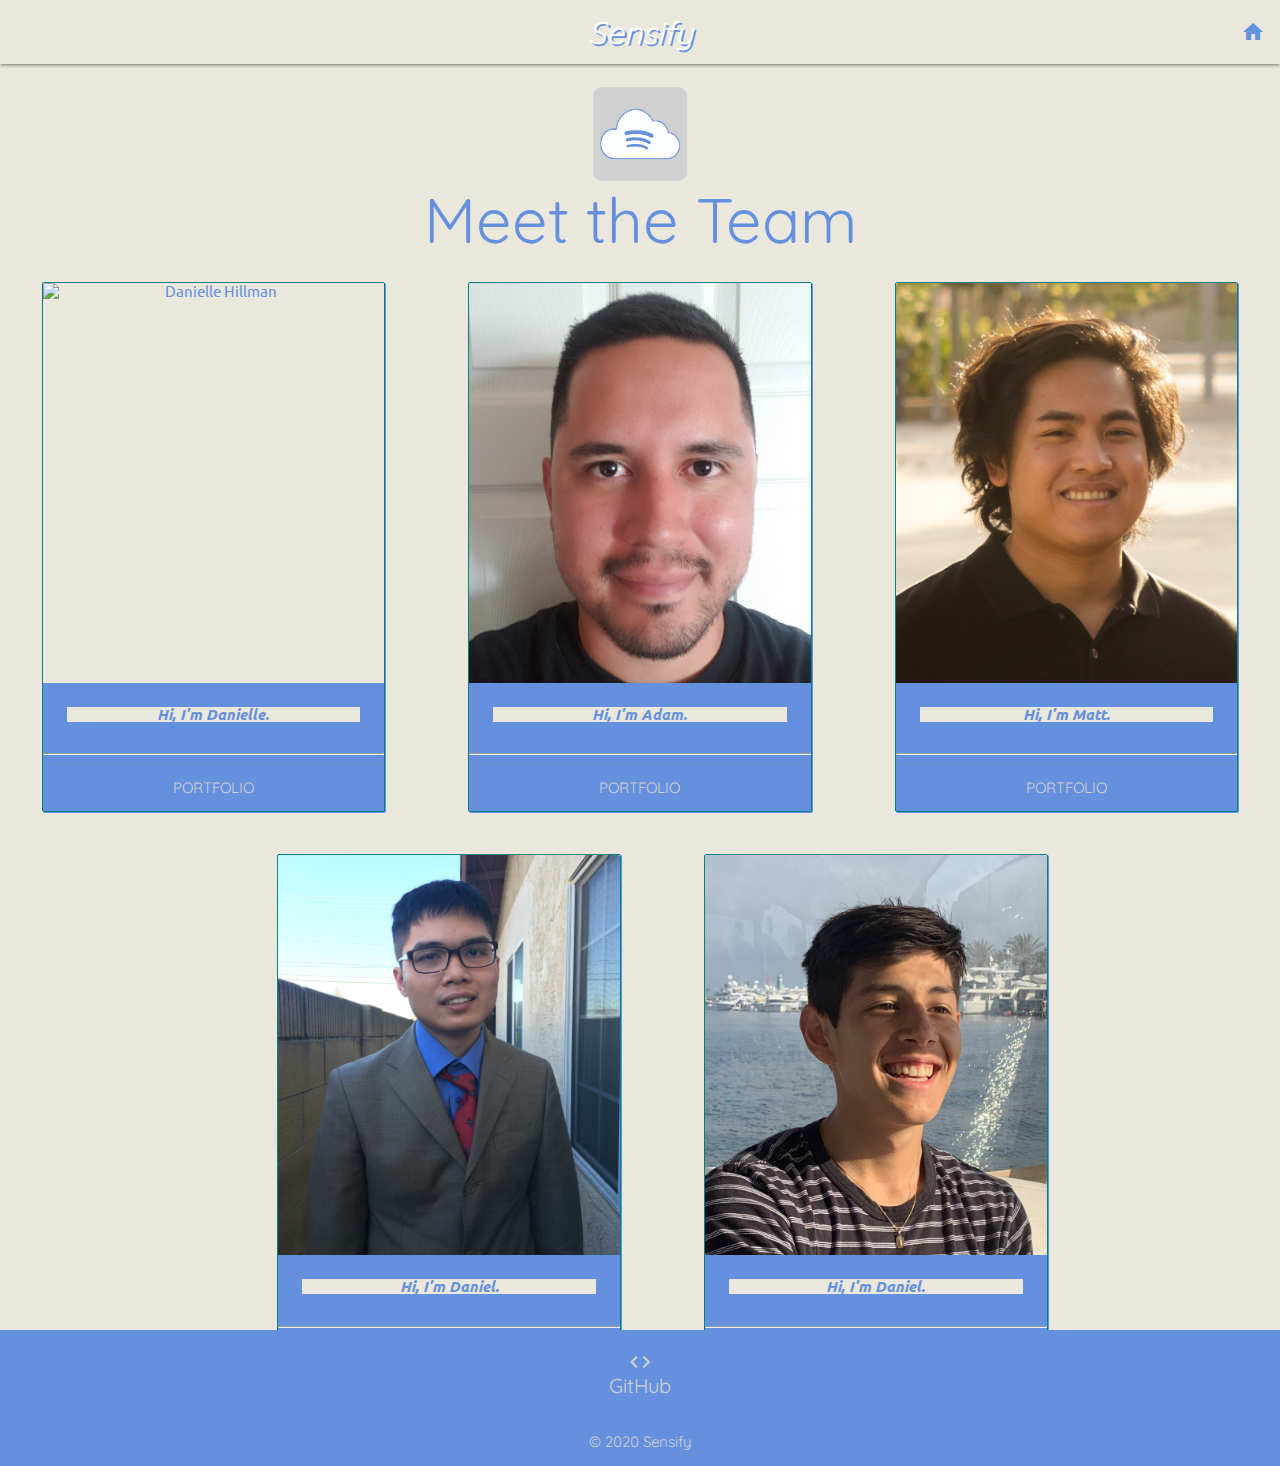
==== commit d5341ecf: "adding from git" ====
--- a/aboutus.html
+++ b/aboutus.html
@@ -25,22 +25,20 @@
     <link rel="stylesheet" href="./assets/style.css">
   </head>
   <body>
-    <div id="pageWrapper">
     <header id="header" class="row">
       <nav>
-        <div id="navBar" class="nav-wrapper">
-          <img id="logo" src="./images/Sensify_edited-4_copy.png" alt="logo" class="responsive-img">
-          <a href="./index.html" id="brand" class="brand-logo center">Sensify</a>
+        <section id="navBar" class="nav-wrapper">
+          <a href="#!" id="brand" class="brand-logo center">Sensify</a>
           <ul id="navLinks" class="right">
             <li><a href="./index.html"><i class="material-icons">home</i></a></li>
           </ul>
-        </div>
+        </section>
       </nav>
     </header>
 
     <section class="row center-align">
       <div class="col s12">
-        <img src="./images/Sensify_edited-4_copy.png" style="width: 100px;">
+        <img src="./images/logo.png" style="width: 100px;">
       </div>
       <div class="col s12">
         <h1 id="aboutTitle">Meet the Team</h1>
@@ -49,12 +47,12 @@
 
     <section class="row center-align">
       <div class="col s12 m4 cols">
-        <div class="card idCards" id="us">
+        <div class="card idCards">
           <div class="card-image">
             <img class="cropped" src="./images/daniellehillman.jpg" alt="Danielle Hillman">
           </div>
           <div class="card-content cardTags center-align">
-            <p class="bioText">Hi, I'm Danielle.</p>
+            <p>Hi, I'm Danielle.</p>
           </div>
           <hr>
           <div id="cardLinks" class="card-action center-align">
@@ -63,12 +61,12 @@
         </div>
       </div>
       <div class="col s12 m4 cols">
-        <div class="card idCards" id="us">
+        <div class="card idCards">
           <div class="card-image">
             <img class="cropped" src="./images/Adam.jpg" alt="Adam Madueno">
           </div>
           <div class="card-content cardTags center-align">
-            <p class="bioText">Hi, I'm Adam.</p>
+            <p>Hi, I'm Adam.</p>
           </div>
           <hr>
           <div id="cardLinks" class="card-action center-align">
@@ -77,12 +75,12 @@
         </div>
       </div>
       <div class="col s12 m4 cols">
-        <div class="card idCards" id="us">
+        <div class="card idCards">
           <div class="card-image">
             <img class="cropped" src="./images/mattjavier.jpg" alt="Matthew Javier">
           </div>
           <div class="card-content cardTags center-align">
-            <p class="bioText">Hi, I'm Matt.</p>
+            <p>Hi, I'm Matt.</p>
           </div>
           <hr>
           <div id="cardLinks" class="card-action center-align">
@@ -94,12 +92,12 @@
     <section class="row center-align">
       <div class="col offset-m2"></div>
       <div class="col s12 m4 cols">
-        <div class="card idCards" id="us">
+        <div class="card idCards">
           <div class="card-image">
             <img class="cropped" src="./images/Daniel-Le.JPG" alt="Daniel Le">
           </div>
           <div class="card-content cardTags center-align">
-            <p class="bioText">Hi, I'm Daniel.</p>
+            <p>Hi, I'm Daniel.</p>
           </div>
           <hr>
           <div id="cardLinks" class="card-action center-align">
@@ -108,12 +106,12 @@
         </div>
       </div>
       <div class="col s12 m4 cols">
-        <div class="card idCards" id="us">
+        <div class="card idCards">
           <div class="card-image">
             <img class="cropped" src="./images/danielayala.jpg" alt="Daniel Ayala">
           </div>
           <div class="card-content cardTags center-align">
-            <p class="bioText">Hi, I'm Daniel.</p>
+            <p>Hi, I'm Daniel.</p>
           </div>
           <hr>
           <div id="cardLinks" class="card-action center-align">
@@ -123,7 +121,6 @@
       </div>
       <div class="col offset-m2"></div>
     </section>
-    </div>
     <footer id="footer" class="page-footer">
       <div id="footerLinks"class="container">
         <div class="row">
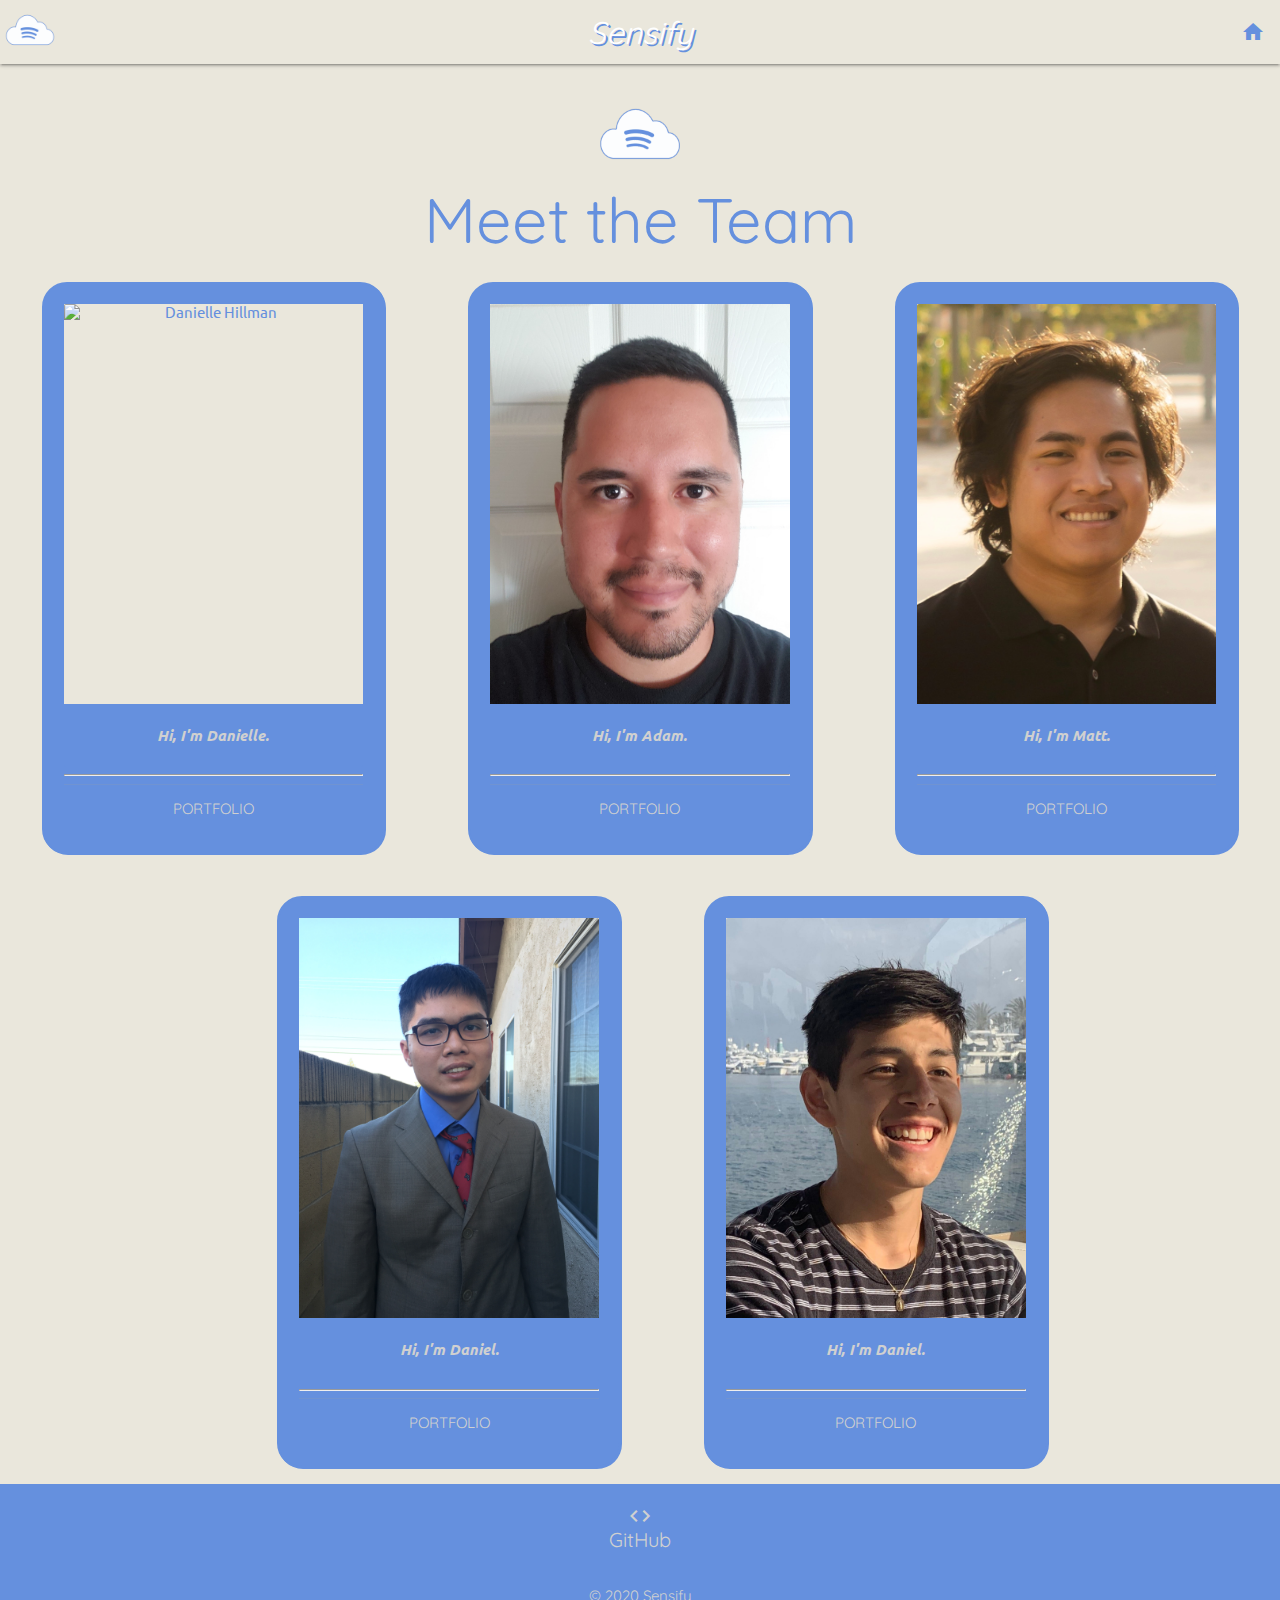
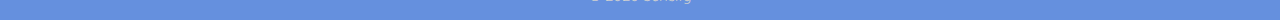
==== commit 3d4eda7c: "Merge branch 'master' of https://github.com/daniellehillman/Group1 into Adam" ====
--- a/aboutus.html
+++ b/aboutus.html
@@ -25,10 +25,14 @@
     <link rel="stylesheet" href="./assets/style.css">
   </head>
   <body>
+    <div id="pageWrapper">
     <header id="header" class="row">
       <nav>
         <section id="navBar" class="nav-wrapper">
           <a href="#!" id="brand" class="brand-logo center">Sensify</a>
+        <div id="navBar" class="nav-wrapper">
+          <img id="logo" src="./images/Sensify_edited-4_copy.png" alt="logo" class="responsive-img">
+          <a href="./index.html" id="brand" class="brand-logo center">Sensify</a>
           <ul id="navLinks" class="right">
             <li><a href="./index.html"><i class="material-icons">home</i></a></li>
           </ul>
@@ -38,7 +42,7 @@
 
     <section class="row center-align">
       <div class="col s12">
-        <img src="./images/logo.png" style="width: 100px;">
+        <img src="./images/Sensify_edited-4_copy.png" style="width: 100px;">
       </div>
       <div class="col s12">
         <h1 id="aboutTitle">Meet the Team</h1>
@@ -47,12 +51,12 @@
 
     <section class="row center-align">
       <div class="col s12 m4 cols">
-        <div class="card idCards">
+        <div class="card idCards" id="us">
           <div class="card-image">
             <img class="cropped" src="./images/daniellehillman.jpg" alt="Danielle Hillman">
           </div>
           <div class="card-content cardTags center-align">
-            <p>Hi, I'm Danielle.</p>
+            <p class="bioText">Hi, I'm Danielle.</p>
           </div>
           <hr>
           <div id="cardLinks" class="card-action center-align">
@@ -61,12 +65,12 @@
         </div>
       </div>
       <div class="col s12 m4 cols">
-        <div class="card idCards">
+        <div class="card idCards" id="us">
           <div class="card-image">
             <img class="cropped" src="./images/Adam.jpg" alt="Adam Madueno">
           </div>
           <div class="card-content cardTags center-align">
-            <p>Hi, I'm Adam.</p>
+            <p class="bioText">Hi, I'm Adam.</p>
           </div>
           <hr>
           <div id="cardLinks" class="card-action center-align">
@@ -75,12 +79,12 @@
         </div>
       </div>
       <div class="col s12 m4 cols">
-        <div class="card idCards">
+        <div class="card idCards" id="us">
           <div class="card-image">
             <img class="cropped" src="./images/mattjavier.jpg" alt="Matthew Javier">
           </div>
           <div class="card-content cardTags center-align">
-            <p>Hi, I'm Matt.</p>
+            <p class="bioText">Hi, I'm Matt.</p>
           </div>
           <hr>
           <div id="cardLinks" class="card-action center-align">
@@ -92,12 +96,12 @@
     <section class="row center-align">
       <div class="col offset-m2"></div>
       <div class="col s12 m4 cols">
-        <div class="card idCards">
+        <div class="card idCards" id="us">
           <div class="card-image">
             <img class="cropped" src="./images/Daniel-Le.JPG" alt="Daniel Le">
           </div>
           <div class="card-content cardTags center-align">
-            <p>Hi, I'm Daniel.</p>
+            <p class="bioText">Hi, I'm Daniel.</p>
           </div>
           <hr>
           <div id="cardLinks" class="card-action center-align">
@@ -106,12 +110,12 @@
         </div>
       </div>
       <div class="col s12 m4 cols">
-        <div class="card idCards">
+        <div class="card idCards" id="us">
           <div class="card-image">
             <img class="cropped" src="./images/danielayala.jpg" alt="Daniel Ayala">
           </div>
           <div class="card-content cardTags center-align">
-            <p>Hi, I'm Daniel.</p>
+            <p class="bioText">Hi, I'm Daniel.</p>
           </div>
           <hr>
           <div id="cardLinks" class="card-action center-align">
@@ -121,6 +125,7 @@
       </div>
       <div class="col offset-m2"></div>
     </section>
+    </div>
     <footer id="footer" class="page-footer">
       <div id="footerLinks"class="container">
         <div class="row">
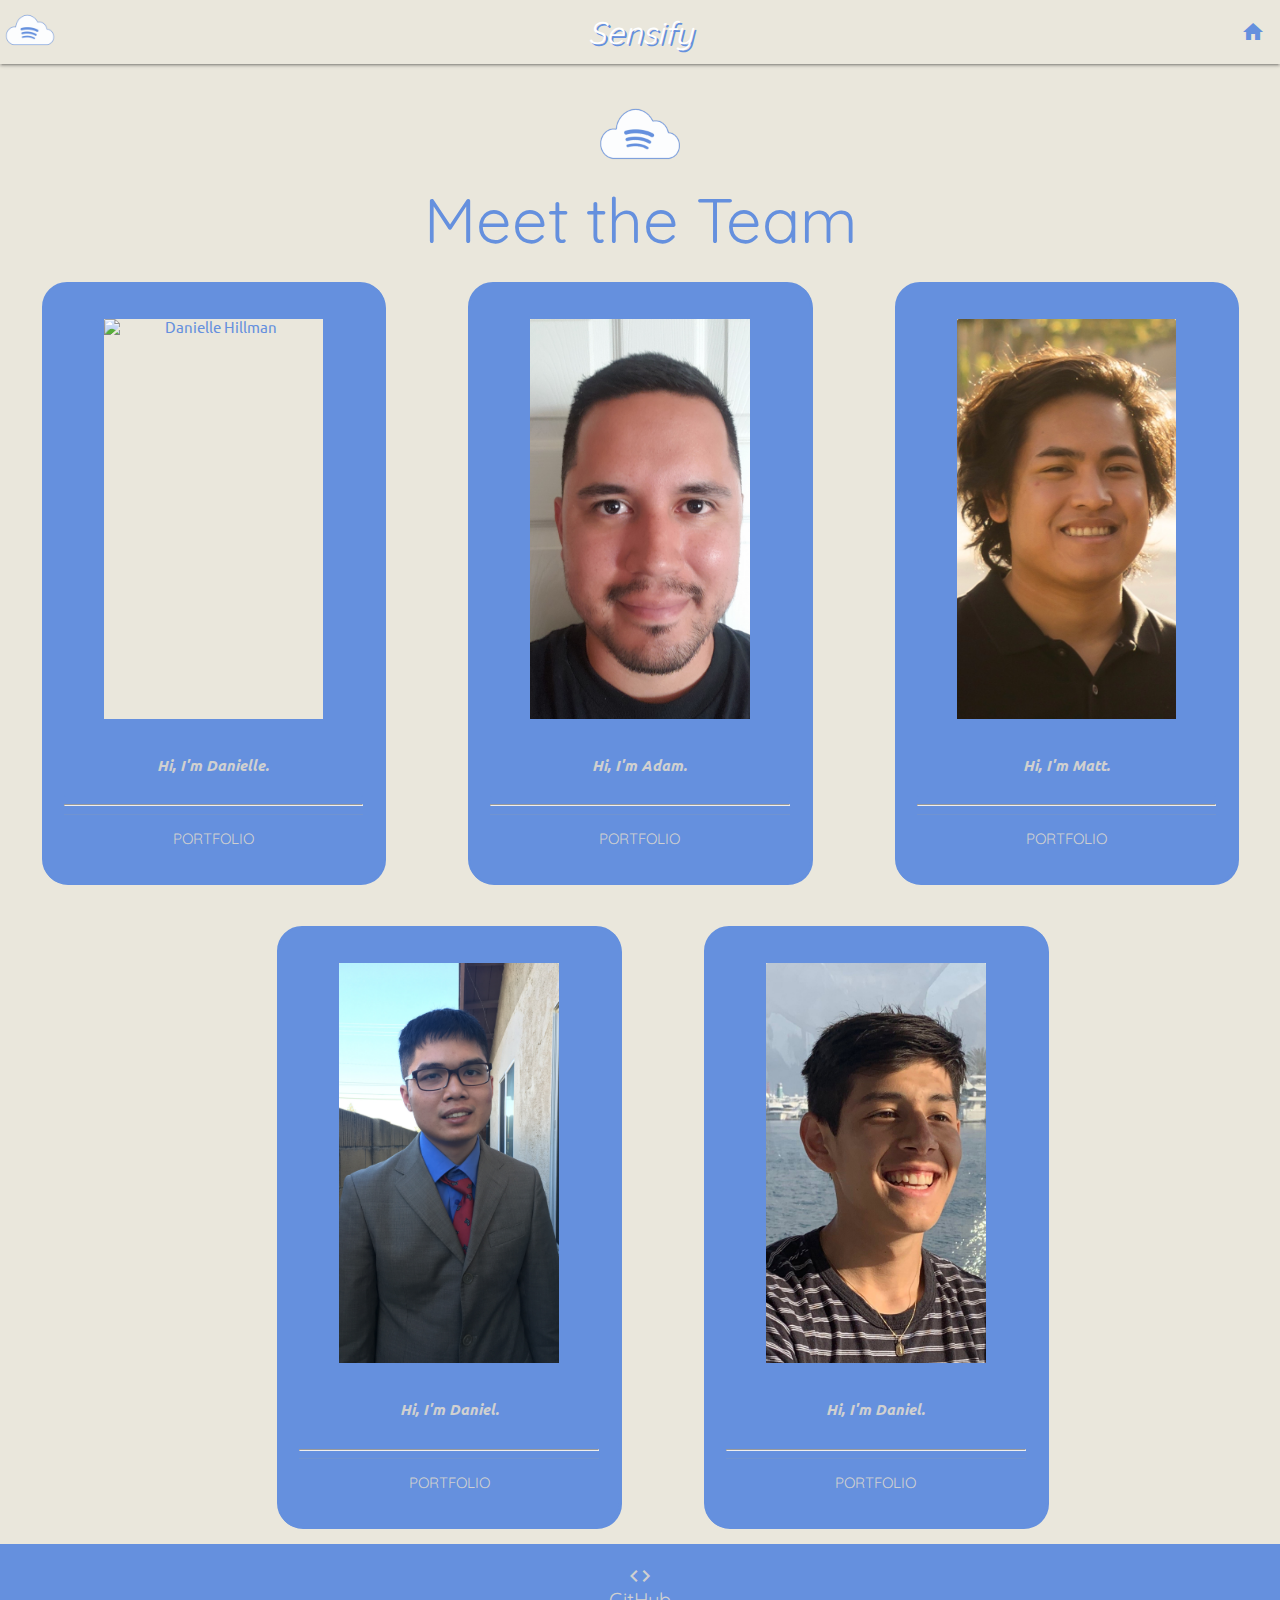
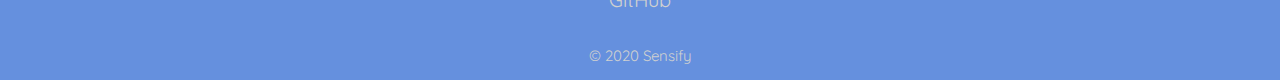
==== commit 7a5ddeba: "added simantecs to Index.html" ====
--- a/aboutus.html
+++ b/aboutus.html
@@ -1,41 +1,43 @@
 <!DOCTYPE html>
 <html lang="en">
-  <head>
-    <meta charset="UTF-8">
-    <meta name="viewport" content="height=device-height, width=device-width, initial-scale=1.0">
-    <title>Sensify – About</title>
 
-    <!-- reset css -->
-    <link rel="stylesheet" href="./assets/reset.css">
+<head>
+  <meta charset="UTF-8">
+  <meta name="viewport" content="height=device-height, width=device-width, initial-scale=1.0">
+  <title>Sensify – About</title>
 
-    <!-- fonts -->
-    <link href="https://fonts.googleapis.com/css2?family=Ubuntu:ital@1&display=swap" rel="stylesheet">
-    <link href="https://fonts.googleapis.com/css2?family=Quicksand&display=swap" rel="stylesheet">
+  <!-- reset css -->
+  <link rel="stylesheet" href="./assets/reset.css">
 
-    <!-- Materialize -->
-    <link rel="stylesheet" href="https://cdnjs.cloudflare.com/ajax/libs/materialize/1.0.0/css/materialize.min.css">
+  <!-- fonts -->
+  <link href="https://fonts.googleapis.com/css2?family=Ubuntu:ital@1&display=swap" rel="stylesheet">
+  <link href="https://fonts.googleapis.com/css2?family=Quicksand&display=swap" rel="stylesheet">
 
-    <!-- Material icons -->
-    <link href="https://fonts.googleapis.com/icon?family=Material+Icons" rel="stylesheet">
+  <!-- Materialize -->
+  <link rel="stylesheet" href="https://cdnjs.cloudflare.com/ajax/libs/materialize/1.0.0/css/materialize.min.css">
 
-    <!-- Weather icons -->
-    <link rel="stylesheet" href="./assets/weather-icons.min.css">
-  
-    <!-- styling -->
-    <link rel="stylesheet" href="./assets/style.css">
-  </head>
-  <body>
-    <div id="pageWrapper">
+  <!-- Material icons -->
+  <link href="https://fonts.googleapis.com/icon?family=Material+Icons" rel="stylesheet">
+
+  <!-- Weather icons -->
+  <link rel="stylesheet" href="./assets/weather-icons.min.css">
+
+  <!-- styling -->
+  <link rel="stylesheet" href="./assets/style.css">
+</head>
+
+<body>
+  <div id="pageWrapper">
     <header id="header" class="row">
       <nav>
         <section id="navBar" class="nav-wrapper">
           <a href="#!" id="brand" class="brand-logo center">Sensify</a>
-        <div id="navBar" class="nav-wrapper">
-          <img id="logo" src="./images/Sensify_edited-4_copy.png" alt="logo" class="responsive-img">
-          <a href="./index.html" id="brand" class="brand-logo center">Sensify</a>
-          <ul id="navLinks" class="right">
-            <li><a href="./index.html"><i class="material-icons">home</i></a></li>
-          </ul>
+          <div id="navBar" class="nav-wrapper">
+            <img id="logo" src="./images/Sensify_edited-4_copy.png" alt="logo" class="responsive-img">
+            <a href="./index.html" id="brand" class="brand-logo center">Sensify</a>
+            <ul id="navLinks" class="right">
+              <li><a href="./index.html"><i class="material-icons">home</i></a></li>
+            </ul>
         </section>
       </nav>
     </header>
@@ -52,9 +54,9 @@
     <section class="row center-align">
       <div class="col s12 m4 cols">
         <div class="card idCards" id="us">
-          <div class="card-image">
+          <figure class="card-image">
             <img class="cropped" src="./images/daniellehillman.jpg" alt="Danielle Hillman">
-          </div>
+          </figure>
           <div class="card-content cardTags center-align">
             <p class="bioText">Hi, I'm Danielle.</p>
           </div>
@@ -66,9 +68,9 @@
       </div>
       <div class="col s12 m4 cols">
         <div class="card idCards" id="us">
-          <div class="card-image">
+          <figure class="card-image">
             <img class="cropped" src="./images/Adam.jpg" alt="Adam Madueno">
-          </div>
+          </figure>
           <div class="card-content cardTags center-align">
             <p class="bioText">Hi, I'm Adam.</p>
           </div>
@@ -80,9 +82,9 @@
       </div>
       <div class="col s12 m4 cols">
         <div class="card idCards" id="us">
-          <div class="card-image">
+          <figure class="card-image">
             <img class="cropped" src="./images/mattjavier.jpg" alt="Matthew Javier">
-          </div>
+          </figure>
           <div class="card-content cardTags center-align">
             <p class="bioText">Hi, I'm Matt.</p>
           </div>
@@ -97,9 +99,9 @@
       <div class="col offset-m2"></div>
       <div class="col s12 m4 cols">
         <div class="card idCards" id="us">
-          <div class="card-image">
+          <figure class="card-image">
             <img class="cropped" src="./images/Daniel-Le.JPG" alt="Daniel Le">
-          </div>
+          </figure>
           <div class="card-content cardTags center-align">
             <p class="bioText">Hi, I'm Daniel.</p>
           </div>
@@ -111,9 +113,9 @@
       </div>
       <div class="col s12 m4 cols">
         <div class="card idCards" id="us">
-          <div class="card-image">
+          <figure class="card-image">
             <img class="cropped" src="./images/danielayala.jpg" alt="Daniel Ayala">
-          </div>
+          </figure>
           <div class="card-content cardTags center-align">
             <p class="bioText">Hi, I'm Daniel.</p>
           </div>
@@ -125,34 +127,35 @@
       </div>
       <div class="col offset-m2"></div>
     </section>
-    </div>
-    <footer id="footer" class="page-footer">
-      <div id="footerLinks"class="container">
-        <div class="row">
-          <div class="col s12 center-align footerCol">
-            <span id="codeIcon" class="material-icons">code</span>
-          </div>
-          <div class="col s12 center-align footerCol">
-            <a id="githubLink" href="https://github.com/daniellehillman/Group1/tree/master">GitHub</a>
-          </div>
+  </div>
+  <footer id="footer" class="page-footer">
+    <div id="footerLinks" class="container">
+      <div class="row">
+        <div class="col s12 center-align footerCol">
+          <span id="codeIcon" class="material-icons">code</span>
+        </div>
+        <div class="col s12 center-align footerCol">
+          <a id="githubLink" href="https://github.com/daniellehillman/Group1/tree/master">GitHub</a>
         </div>
       </div>
-      <div id="footerCopyright" class="footer-copyright center-align">
-        <div id="copyright" class="container">
+    </div>
+    <div id="footerCopyright" class="footer-copyright center-align">
+      <div id="copyright" class="container">
         © 2020 Sensify
-        </div>
       </div>
-    </footer>
-    <!-- jQuery if needed -->
-    <script type = "text/javascript" src = "https://code.jquery.com/jquery-2.1.1.min.js"></script>
-      
-    <!-- axios cdn-->
-    <script src="https://cdn.jsdelivr.net/npm/axios/dist/axios.min.js"></script>
+    </div>
+  </footer>
+  <!-- jQuery if needed -->
+  <script type="text/javascript" src="https://code.jquery.com/jquery-2.1.1.min.js"></script>
 
-    <!-- Materialize cdn -->
-    <script src="https://cdnjs.cloudflare.com/ajax/libs/materialize/1.0.0/js/materialize.min.js"></script>
+  <!-- axios cdn-->
+  <script src="https://cdn.jsdelivr.net/npm/axios/dist/axios.min.js"></script>
 
-    <!-- main script -->
-    <!-- <script src="./script.js"></script> -->
-  </body>
+  <!-- Materialize cdn -->
+  <script src="https://cdnjs.cloudflare.com/ajax/libs/materialize/1.0.0/js/materialize.min.js"></script>
+
+  <!-- main script -->
+  <!-- <script src="./script.js"></script> -->
+</body>
+
 </html>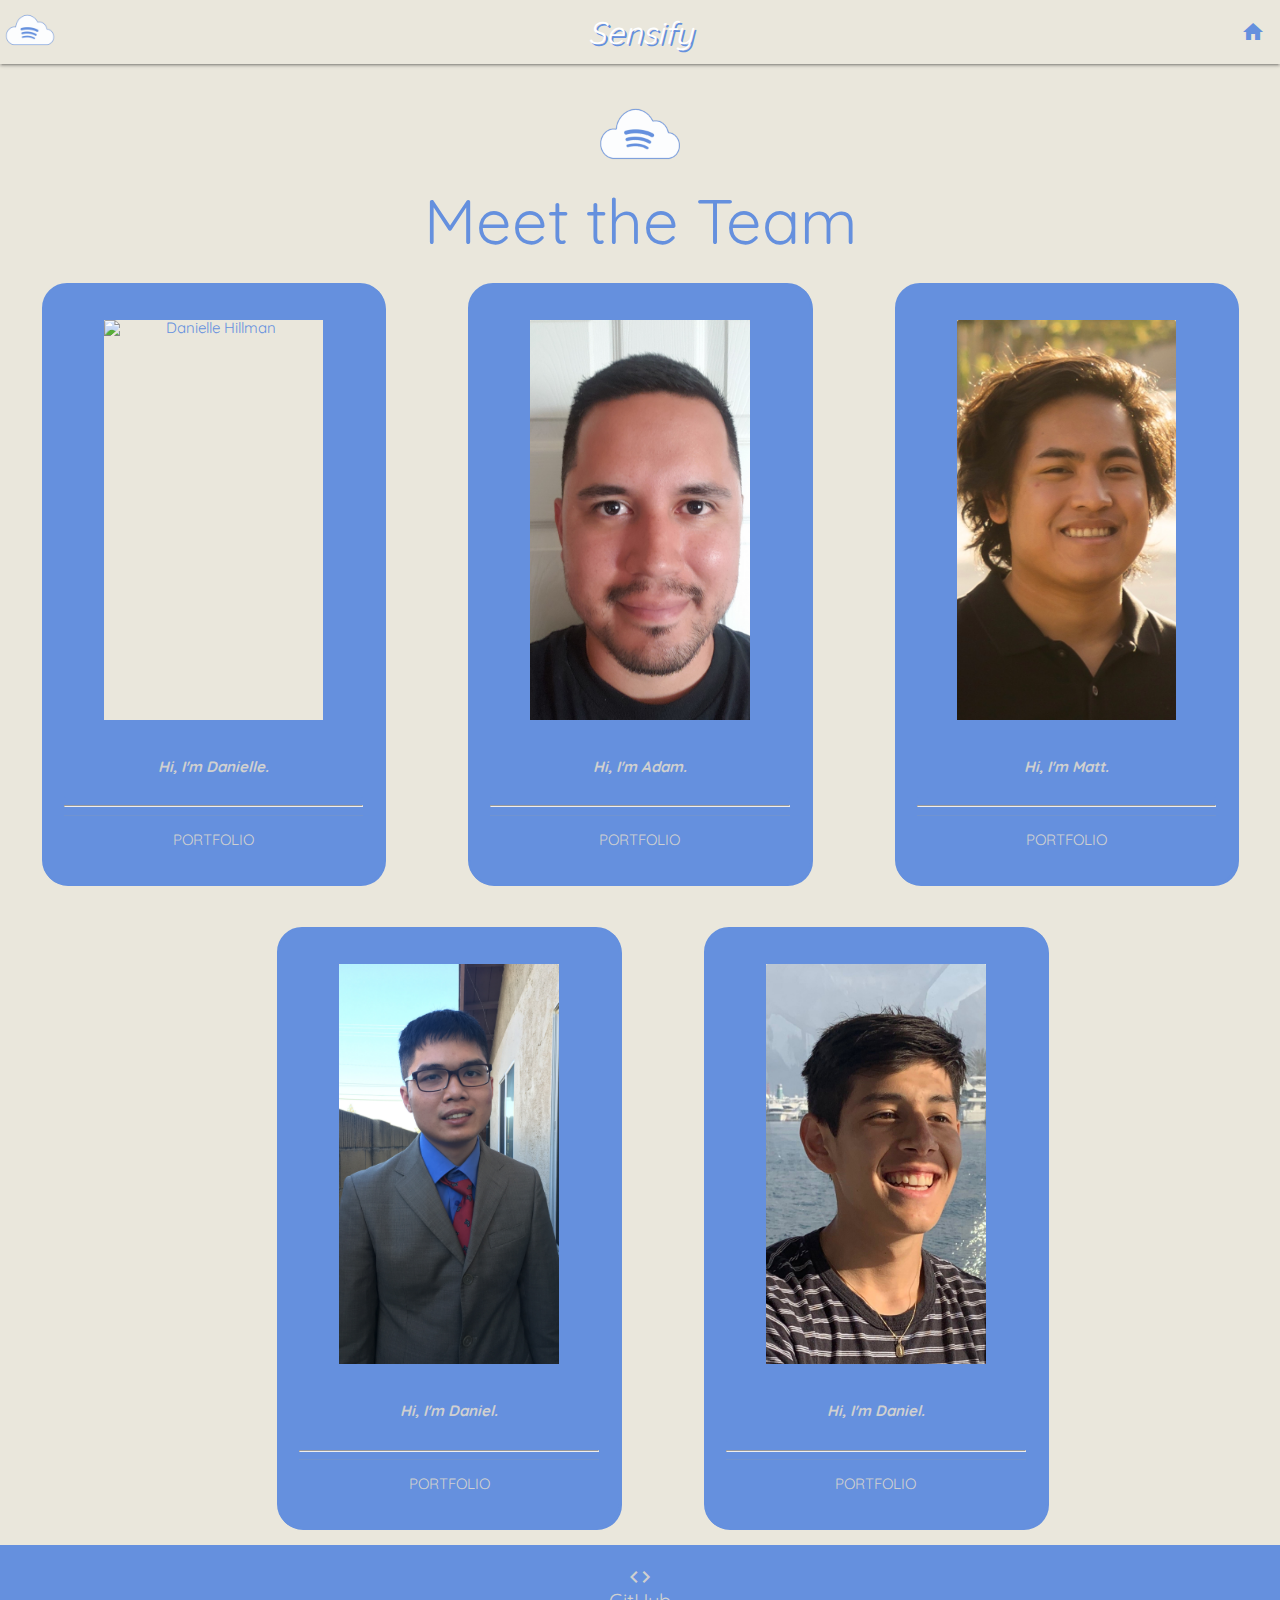
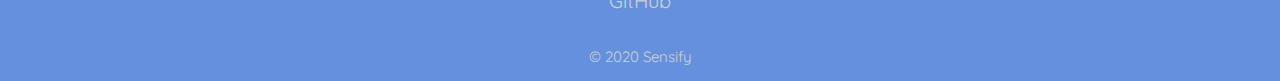
==== commit 74dbc130: "redoing semantic elements" ====
--- a/aboutus.html
+++ b/aboutus.html
@@ -30,30 +30,28 @@
   <div id="pageWrapper">
     <header id="header" class="row">
       <nav>
-        <section id="navBar" class="nav-wrapper">
-          <a href="#!" id="brand" class="brand-logo center">Sensify</a>
-          <div id="navBar" class="nav-wrapper">
-            <img id="logo" src="./images/Sensify_edited-4_copy.png" alt="logo" class="responsive-img">
-            <a href="./index.html" id="brand" class="brand-logo center">Sensify</a>
-            <ul id="navLinks" class="right">
-              <li><a href="./index.html"><i class="material-icons">home</i></a></li>
-            </ul>
-        </section>
+        <div id="navBar" class="nav-wrapper">
+          <img id="logo" src="./images/Sensify_edited-4_copy.png" alt="logo" class="responsive-img">
+          <a href="./index.html" id="brand" class="brand-logo center">Sensify</a>
+          <ul id="navLinks" class="right">
+            <li><a href="./index.html"><i class="material-icons">home</i></a></li>
+          </ul>
+        </div>
       </nav>
     </header>
 
     <section class="row center-align">
       <div class="col s12">
-        <img src="./images/Sensify_edited-4_copy.png" style="width: 100px;">
+        <img src="./images/Sensify_edited-4_copy.png" style="width: 100px;" alt="logo edited">
       </div>
       <div class="col s12">
         <h1 id="aboutTitle">Meet the Team</h1>
       </div>
     </section>
 
-    <section class="row center-align">
+    <div class="row center-align">
       <div class="col s12 m4 cols">
-        <div class="card idCards" id="us">
+        <div class="card idCards" id="us1">
           <figure class="card-image">
             <img class="cropped" src="./images/daniellehillman.jpg" alt="Danielle Hillman">
           </figure>
@@ -61,13 +59,13 @@
             <p class="bioText">Hi, I'm Danielle.</p>
           </div>
           <hr>
-          <div id="cardLinks" class="card-action center-align">
+          <div id="cardLinks1" class="card-action center-align">
             <a href="http://daniellehillman.github.io/">Portfolio</a>
           </div>
         </div>
       </div>
       <div class="col s12 m4 cols">
-        <div class="card idCards" id="us">
+        <div class="card idCards" id="us2">
           <figure class="card-image">
             <img class="cropped" src="./images/Adam.jpg" alt="Adam Madueno">
           </figure>
@@ -75,13 +73,13 @@
             <p class="bioText">Hi, I'm Adam.</p>
           </div>
           <hr>
-          <div id="cardLinks" class="card-action center-align">
+          <div id="cardLinks2" class="card-action center-align">
             <a href="https://amadueno.github.io/homework2/index.html">Portfolio</a>
           </div>
         </div>
       </div>
       <div class="col s12 m4 cols">
-        <div class="card idCards" id="us">
+        <div class="card idCards" id="us3">
           <figure class="card-image">
             <img class="cropped" src="./images/mattjavier.jpg" alt="Matthew Javier">
           </figure>
@@ -89,16 +87,16 @@
             <p class="bioText">Hi, I'm Matt.</p>
           </div>
           <hr>
-          <div id="cardLinks" class="card-action center-align">
+          <div id="cardLinks3" class="card-action center-align">
             <a href="https://mattjavier.github.io">Portfolio</a>
           </div>
         </div>
       </div>
-    </section>
-    <section class="row center-align">
+    </div>
+    <div class="row center-align">
       <div class="col offset-m2"></div>
       <div class="col s12 m4 cols">
-        <div class="card idCards" id="us">
+        <div class="card idCards" id="us4">
           <figure class="card-image">
             <img class="cropped" src="./images/Daniel-Le.JPG" alt="Daniel Le">
           </figure>
@@ -106,13 +104,13 @@
             <p class="bioText">Hi, I'm Daniel.</p>
           </div>
           <hr>
-          <div id="cardLinks" class="card-action center-align">
+          <div id="cardLinks4" class="card-action center-align">
             <a href="https://danielle94869.github.io/responsive-portfolio/">Portfolio</a>
           </div>
         </div>
       </div>
       <div class="col s12 m4 cols">
-        <div class="card idCards" id="us">
+        <div class="card idCards" id="us5">
           <figure class="card-image">
             <img class="cropped" src="./images/danielayala.jpg" alt="Daniel Ayala">
           </figure>
@@ -120,13 +118,13 @@
             <p class="bioText">Hi, I'm Daniel.</p>
           </div>
           <hr>
-          <div id="cardLinks" class="card-action center-align">
+          <div id="cardLinks5" class="card-action center-align">
             <a href="https://daniboie.github.io/hw2-portfolio/index.html">Portfolio</a>
           </div>
         </div>
       </div>
       <div class="col offset-m2"></div>
-    </section>
+    </div>
   </div>
   <footer id="footer" class="page-footer">
     <div id="footerLinks" class="container">
@@ -146,7 +144,7 @@
     </div>
   </footer>
   <!-- jQuery if needed -->
-  <script type="text/javascript" src="https://code.jquery.com/jquery-2.1.1.min.js"></script>
+  <script src="https://code.jquery.com/jquery-2.1.1.min.js"></script>
 
   <!-- axios cdn-->
   <script src="https://cdn.jsdelivr.net/npm/axios/dist/axios.min.js"></script>
--- a/assets/style.css
+++ b/assets/style.css
@@ -1,3 +1,18 @@
+html {
+  position: relative;
+  min-height: 100%;
+}
+
+* {
+  font-family: 'Quicksand', sans-serif;
+  background-color: #EAE7DC;
+  color: rgb(101, 144, 222)
+}
+
+#pageWrapper {
+  font-family: 'Quicksand', sans-serif;
+}
+
 input:not([type]):focus:not([readonly]), input[type=text]:not(.browser-default):focus:not([readonly]), input[type=password]:not(.browser-default):focus:not([readonly]), input[type=email]:not(.browser-default):focus:not([readonly]), input[type=url]:not(.browser-default):focus:not([readonly]), input[type=time]:not(.browser-default):focus:not([readonly]), input[type=date]:not(.browser-default):focus:not([readonly]), input[type=datetime]:not(.browser-default):focus:not([readonly]), input[type=datetime-local]:not(.browser-default):focus:not([readonly]), input[type=tel]:not(.browser-default):focus:not([readonly]), input[type=number]:not(.browser-default):focus:not([readonly]), input[type=search]:not(.browser-default):focus:not([readonly]), textarea.materialize-textarea:focus:not([readonly]) {
   border-bottom: 1px solid rgb(101, 144, 222);
 }
@@ -23,17 +38,6 @@
   }
 }
 
-html {
-  position: relative;
-  min-height: 100%;
-}
-
-* {
-  font-family: 'Quicksand', sans-serif;
-  background-color: #EAE7DC;
-  color: rgb(101, 144, 222)
-}
-
 nav {
   height: 64px;
 }
@@ -79,6 +83,10 @@
   background-color: rgb(101, 144, 222);
 }
 
+.rightText {
+  font-size: 35px;
+}
+
 .cols {
   display: table-cell;
 }
@@ -95,13 +103,13 @@
   font-size: 20px;
 }
 
-#cardLinks {
-  font-family: 'Quicksand', sans-serif;
-  background-color: rgb(101, 144, 222);
-  color: rgb(208, 208, 208);
-}
-
-#cardLinks a {
+#cardLinks1, #cardLinks2, #cardLinks3, #cardLinks4, #cardLinks5 {
+  font-family: 'Quicksand', sans-serif;
+  background-color: rgb(101, 144, 222);
+  color: rgb(208, 208, 208);
+}
+
+#cardLinks1 a, #cardLinks2 a, #cardLinks3 a, #cardLinks4 a, #cardLinks5 a {
   text-decoration: none;
   color: rgb(208, 208, 208);
   margin-right: 0;
@@ -271,12 +279,10 @@
   text-align: center;
 }
 
-#us {
+#us1, #us2, #us3, #us4, #us5 {
   border-radius: 25px;
   border: 2px solid;
   padding: 20px;
-  /* width: 200px;
-    height: 150px; */
 }
 
 .rightText {
